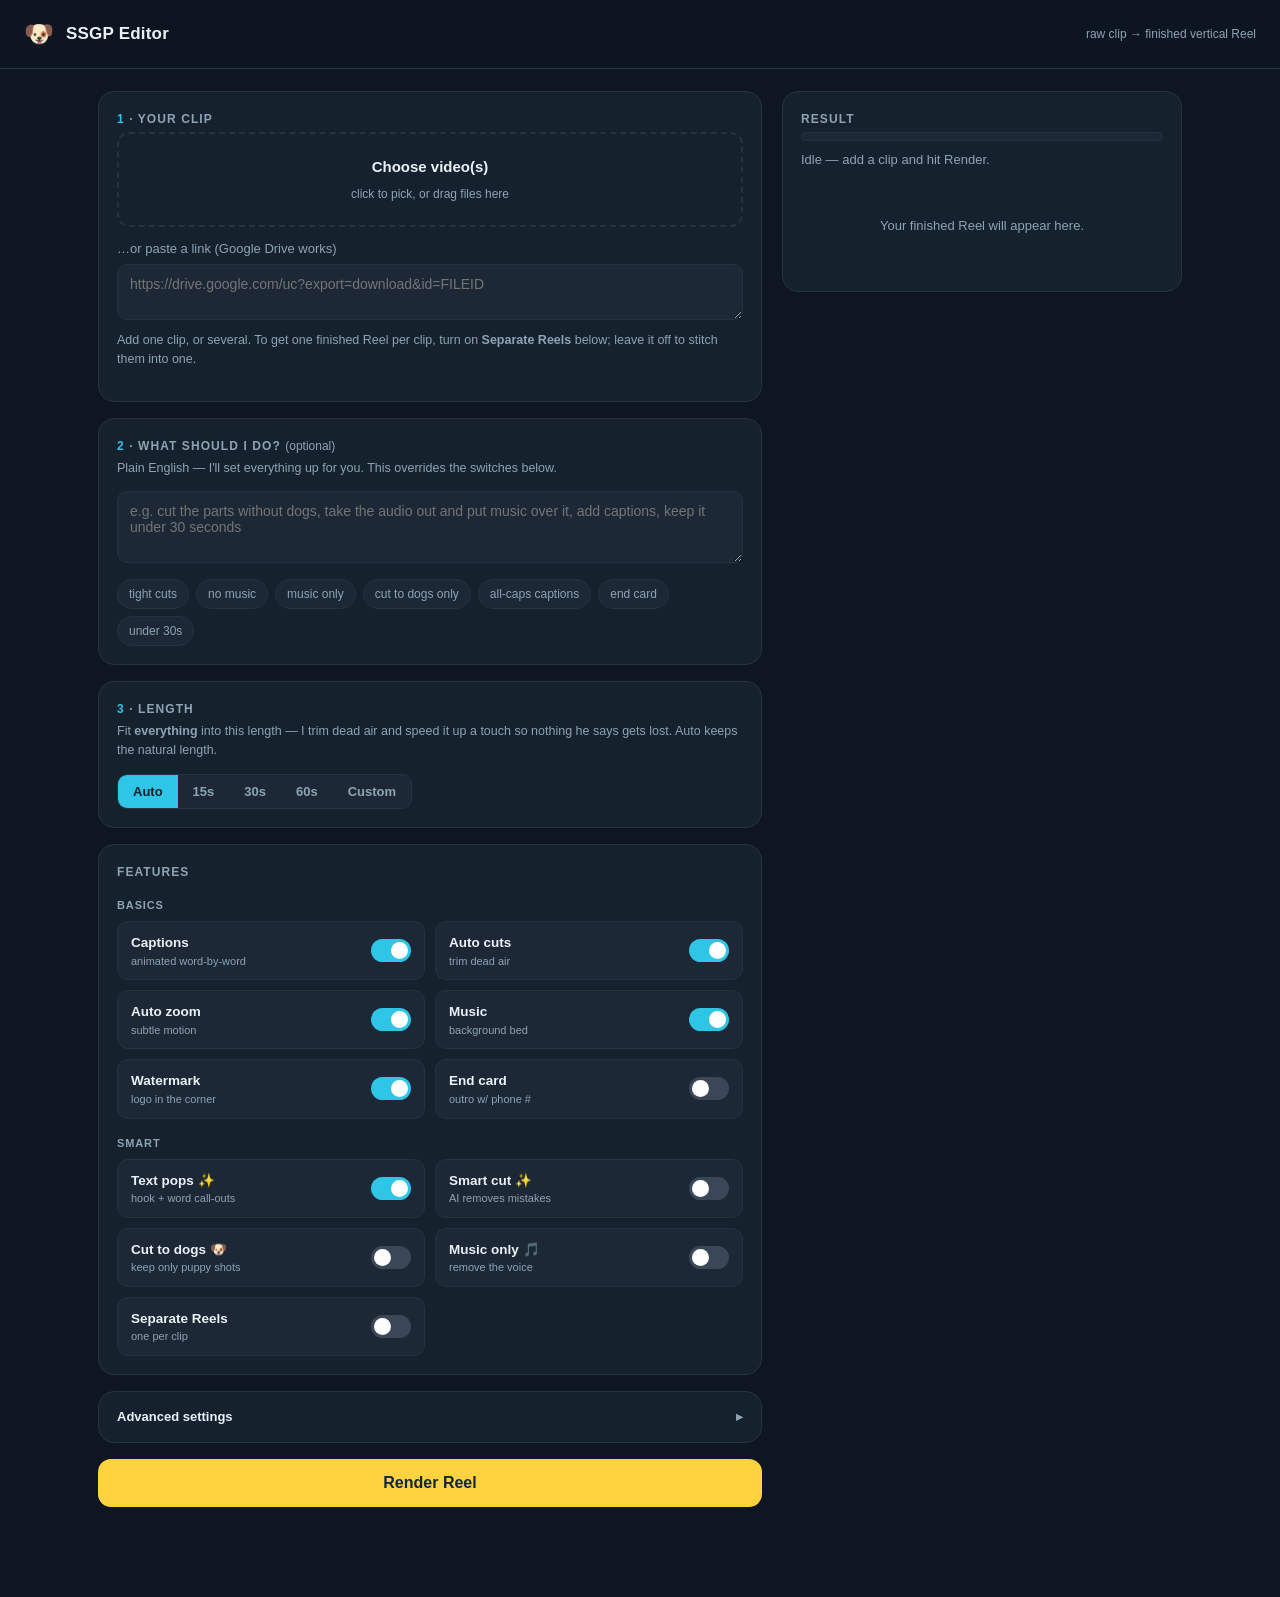
==== ssgp-editor/ssgp/static/index.html @ 9709216a "Add real editing: smart graphics (hook + word pops) and fit-to-length New graphics layer turns a pla" ====
<!doctype html>
<html lang="en">
<head>
<meta charset="utf-8" />
<meta name="viewport" content="width=device-width, initial-scale=1" />
<title>SSGP Editor</title>
<style>
  :root{
    --bg:#0e1621; --panel:#16212e; --panel2:#1c2836; --line:#26333f;
    --text:#eaf1f7; --muted:#8ea3b4; --teal:#2ec5e6; --teal-dim:#1c93b0;
    --yellow:#ffd23f; --ok:#37d67a; --err:#ff6b6b; --r:16px;
  }
  *{box-sizing:border-box}
  body{margin:0;background:var(--bg);color:var(--text);
    font-family:-apple-system,BlinkMacSystemFont,"Segoe UI",Roboto,Helvetica,Arial,sans-serif;line-height:1.5}
  a{color:var(--teal)}
  header{display:flex;align-items:center;gap:12px;padding:16px 24px;border-bottom:1px solid var(--line);
    position:sticky;top:0;background:rgba(14,22,33,.9);backdrop-filter:blur(8px);z-index:5}
  header .mark{font-size:24px}
  header h1{font-size:17px;margin:0;font-weight:800;letter-spacing:.2px}
  header .sub{color:var(--muted);font-size:12px;margin-left:auto}
  .wrap{max-width:1120px;margin:0 auto;padding:22px 18px 90px}
  .grid{display:grid;grid-template-columns:1fr 400px;gap:20px;align-items:start}
  @media(max-width:920px){.grid{grid-template-columns:1fr}}
  .card{background:var(--panel);border:1px solid var(--line);border-radius:var(--r);padding:18px;margin-bottom:16px}
  .card h2{font-size:12px;text-transform:uppercase;letter-spacing:.09em;color:var(--muted);margin:0 0 4px;font-weight:700}
  .card .step{color:var(--teal)}
  .card p.help{color:var(--muted);font-size:12.5px;margin:4px 0 14px}
  label.fld{display:block;font-size:13px;color:var(--muted);margin:12px 0 6px}
  textarea,input[type=text],input[type=number],select{width:100%;background:var(--panel2);color:var(--text);
    border:1px solid var(--line);border-radius:10px;padding:11px 12px;font-size:14px;font-family:inherit}
  textarea{resize:vertical}
  textarea:focus,input:focus,select:focus{outline:none;border-color:var(--teal-dim)}
  /* file drop */
  .drop{display:flex;flex-direction:column;align-items:center;justify-content:center;gap:6px;
    border:2px dashed var(--line);border-radius:12px;padding:22px;text-align:center;cursor:pointer;transition:.15s}
  .drop:hover{border-color:var(--teal-dim);background:var(--panel2)}
  .drop .big{font-size:15px;font-weight:700}
  .drop .sm{color:var(--muted);font-size:12px}
  .drop.has{border-style:solid;border-color:var(--teal-dim)}
  input[type=file]{display:none}
  /* chips */
  .chips{display:flex;flex-wrap:wrap;gap:7px;margin-top:9px}
  .chip{background:var(--panel2);border:1px solid var(--line);border-radius:999px;padding:5px 11px;font-size:12px;
    color:var(--muted);cursor:pointer;transition:.12s}
  .chip:hover{color:var(--text);border-color:var(--teal-dim)}
  .chip.static{cursor:default}
  /* segmented (length) */
  .seg{display:inline-flex;background:var(--panel2);border:1px solid var(--line);border-radius:10px;overflow:hidden;flex-wrap:wrap}
  .seg button{background:none;border:none;color:var(--muted);padding:9px 15px;font-size:13px;font-weight:600;cursor:pointer}
  .seg button.on{background:var(--teal);color:#08222b}
  /* toggles */
  .tgl-grp{display:grid;grid-template-columns:1fr 1fr;gap:10px}
  @media(max-width:560px){.tgl-grp{grid-template-columns:1fr}}
  .tgl{display:flex;align-items:center;gap:11px;background:var(--panel2);border:1px solid var(--line);
    border-radius:11px;padding:11px 13px}
  .tgl .txt{flex:1;min-width:0}
  .tgl .txt b{display:block;font-size:13.5px;font-weight:600}
  .tgl .txt span{display:block;color:var(--muted);font-size:11px;line-height:1.35}
  .sw{position:relative;width:40px;height:23px;flex:0 0 auto}
  .sw input{opacity:0;width:0;height:0}
  .sl{position:absolute;inset:0;background:#3a4757;border-radius:999px;transition:.15s}
  .sl:before{content:"";position:absolute;height:17px;width:17px;left:3px;top:3px;background:#fff;border-radius:50%;transition:.15s}
  .sw input:checked + .sl{background:var(--teal)}
  .sw input:checked + .sl:before{transform:translateX(17px)}
  .grp-label{font-size:11px;text-transform:uppercase;letter-spacing:.08em;color:var(--muted);margin:16px 0 8px;font-weight:700}
  /* advanced */
  details.adv{border:1px solid var(--line);border-radius:var(--r);background:var(--panel);margin-bottom:16px}
  details.adv>summary{cursor:pointer;padding:15px 18px;font-size:13px;font-weight:700;color:var(--text);list-style:none}
  details.adv>summary::-webkit-details-marker{display:none}
  details.adv>summary::after{content:"▸";float:right;color:var(--muted)}
  details.adv[open]>summary::after{content:"▾"}
  .adv-body{padding:0 18px 18px}
  .rng{margin:12px 0}
  .rng .val{float:right;color:var(--teal);font-variant-numeric:tabular-nums;font-weight:600}
  input[type=range]{width:100%;accent-color:var(--teal)}
  .row2{display:flex;gap:12px;flex-wrap:wrap}
  .row2>div{flex:1;min-width:150px}
  /* render */
  .render{width:100%;padding:15px;font-size:16px;font-weight:800;background:var(--yellow);color:#12263a;
    border:none;border-radius:13px;cursor:pointer}
  .render:disabled{opacity:.5;cursor:not-allowed}
  /* result */
  .result{position:sticky;top:76px}
  .bar{height:9px;background:var(--panel2);border-radius:999px;overflow:hidden;border:1px solid var(--line)}
  .bar>div{height:100%;width:0;background:linear-gradient(90deg,var(--teal),var(--yellow));transition:width .3s}
  .stage{font-size:13px;color:var(--muted);margin-top:9px}
  .stage.err{color:var(--err)} .stage.ok{color:var(--ok)}
  video{width:100%;border-radius:12px;margin-top:12px;background:#000;max-height:66vh}
  .dl{display:inline-block;margin-top:10px;color:var(--yellow);text-decoration:none;font-weight:700;font-size:14px}
  .empty{color:var(--muted);font-size:13px;text-align:center;padding:38px 10px}
  details.tr summary{cursor:pointer;color:var(--muted);font-size:12px}
  .fixbar{margin-top:14px;padding-top:12px;border-top:1px solid var(--line)}
  .fixbar .ttl{font-size:12px;color:var(--muted);margin-bottom:8px}
  .fixbar input{margin-top:8px}
</style>
</head>
<body>
<header>
  <span class="mark">🐶</span>
  <h1>SSGP Editor</h1>
  <span class="sub">raw clip → finished vertical Reel</span>
</header>

<div class="wrap">
<div class="grid">

  <!-- ============ LEFT: controls ============ -->
  <div>

    <!-- 1. SOURCE -->
    <div class="card">
      <h2><span class="step">1</span> · Your clip</h2>
      <label class="drop" id="drop" for="files">
        <span class="big" id="dropTitle">Choose video(s)</span>
        <span class="sm">click to pick, or drag files here</span>
      </label>
      <input type="file" id="files" accept="video/*" multiple />
      <label class="fld">…or paste a link (Google Drive works)</label>
      <textarea id="urls" rows="2" placeholder="https://drive.google.com/uc?export=download&id=FILEID"></textarea>
      <p class="help">Add one clip, or several. To get one finished Reel per clip, turn on <b>Separate Reels</b> below; leave it off to stitch them into one.</p>
    </div>

    <!-- 2. INSTRUCTIONS -->
    <div class="card">
      <h2><span class="step">2</span> · What should I do? <span style="text-transform:none;letter-spacing:0;color:var(--muted);font-weight:400">(optional)</span></h2>
      <p class="help">Plain English — I'll set everything up for you. This overrides the switches below.</p>
      <textarea id="instructions" rows="3" placeholder="e.g. cut the parts without dogs, take the audio out and put music over it, add captions, keep it under 30 seconds"></textarea>
      <div class="chips" id="exchips">
        <span class="chip" data-t="tight cuts">tight cuts</span>
        <span class="chip" data-t="no music">no music</span>
        <span class="chip" data-t="music only">music only</span>
        <span class="chip" data-t="cut to dogs only">cut to dogs only</span>
        <span class="chip" data-t="all-caps captions">all-caps captions</span>
        <span class="chip" data-t="add the end card">end card</span>
        <span class="chip" data-t="keep it under 30 seconds">under 30s</span>
      </div>
    </div>

    <!-- 3. LENGTH -->
    <div class="card">
      <h2><span class="step">3</span> · Length</h2>
      <p class="help">Fit <b>everything</b> into this length — I trim dead air and speed it up a touch so nothing he says gets lost. Auto keeps the natural length.</p>
      <div class="seg" id="lenSeg">
        <button data-sec="" class="on">Auto</button>
        <button data-sec="15">15s</button>
        <button data-sec="30">30s</button>
        <button data-sec="60">60s</button>
        <button data-sec="custom">Custom</button>
      </div>
      <div id="lenCustomWrap" style="display:none;margin-top:10px">
        <input type="number" id="lenCustom" min="3" max="600" step="1" placeholder="seconds" style="max-width:160px">
      </div>
    </div>

    <!-- 4. FEATURES -->
    <div class="card">
      <h2>Features</h2>
      <div class="grp-label">Basics</div>
      <div class="tgl-grp">
        <label class="tgl"><span class="txt"><b>Captions</b><span>animated word-by-word</span></span><span class="sw"><input type="checkbox" id="t_captions" checked><span class="sl"></span></span></label>
        <label class="tgl"><span class="txt"><b>Auto cuts</b><span>trim dead air</span></span><span class="sw"><input type="checkbox" id="t_cuts" checked><span class="sl"></span></span></label>
        <label class="tgl"><span class="txt"><b>Auto zoom</b><span>subtle motion</span></span><span class="sw"><input type="checkbox" id="t_zoom" checked><span class="sl"></span></span></label>
        <label class="tgl"><span class="txt"><b>Music</b><span>background bed</span></span><span class="sw"><input type="checkbox" id="t_music" checked><span class="sl"></span></span></label>
        <label class="tgl"><span class="txt"><b>Watermark</b><span>logo in the corner</span></span><span class="sw"><input type="checkbox" id="t_watermark" checked><span class="sl"></span></span></label>
        <label class="tgl"><span class="txt"><b>End card</b><span>outro w/ phone #</span></span><span class="sw"><input type="checkbox" id="t_cta"><span class="sl"></span></span></label>
      </div>
      <div class="grp-label">Smart</div>
      <div class="tgl-grp">
        <label class="tgl"><span class="txt"><b>Text pops ✨</b><span>hook + word call-outs</span></span><span class="sw"><input type="checkbox" id="t_graphics" checked><span class="sl"></span></span></label>
        <label class="tgl"><span class="txt"><b>Smart cut ✨</b><span>AI removes mistakes</span></span><span class="sw"><input type="checkbox" id="t_smart"><span class="sl"></span></span></label>
        <label class="tgl"><span class="txt"><b>Cut to dogs 🐶</b><span>keep only puppy shots</span></span><span class="sw"><input type="checkbox" id="t_dogcut"><span class="sl"></span></span></label>
        <label class="tgl"><span class="txt"><b>Music only 🎵</b><span>remove the voice</span></span><span class="sw"><input type="checkbox" id="t_musiconly"><span class="sl"></span></span></label>
        <label class="tgl"><span class="txt"><b>Separate Reels</b><span>one per clip</span></span><span class="sw"><input type="checkbox" id="t_separate"><span class="sl"></span></span></label>
      </div>
    </div>

    <!-- ADVANCED -->
    <details class="adv">
      <summary>Advanced settings</summary>
      <div class="adv-body">
        <div class="rng"><span class="val" id="v_music">0.18</span><label class="fld" style="margin:0">Music volume</label><input type="range" id="s_music" min="0" max="1" step="0.01" value="0.18"></div>
        <div class="rng"><span class="val" id="v_zoom">0.05</span><label class="fld" style="margin:0">Zoom intensity</label><input type="range" id="s_zoom" min="0" max="0.2" step="0.005" value="0.05"></div>
        <div class="rng"><span class="val" id="v_sil">-30 dB</span><label class="fld" style="margin:0">Silence threshold (higher = cut more)</label><input type="range" id="s_sil" min="-50" max="-10" step="1" value="-30"></div>
        <div class="rng"><span class="val" id="v_captime">0.00s</span><label class="fld" style="margin:0">Caption timing (− earlier · + later)</label><input type="range" id="s_captime" min="-1.5" max="1.5" step="0.05" value="0"></div>
        <div class="row2">
          <div><label class="fld">Caption accuracy</label>
            <select id="model"><option value="tiny">Fastest</option><option value="base">Fast</option><option value="small" selected>Balanced</option><option value="medium">Most accurate</option></select></div>
          <div><label class="fld">Music track</label><select id="track"><option value="">— random —</option></select></div>
        </div>
      </div>
    </details>

    <button class="render" id="go">Render Reel</button>
  </div>

  <!-- ============ RIGHT: result ============ -->
  <div class="card result">
    <h2>Result</h2>
    <div class="bar"><div id="prog"></div></div>
    <div class="stage" id="stage">Idle — add a clip and hit Render.</div>
    <div class="chips" id="notes" style="margin-top:8px"></div>
    <div id="preview"><div class="empty">Your finished Reel will appear here.</div></div>
  </div>

</div>
</div>

<script>
const $=id=>document.getElementById(id);

/* sliders */
const bind=(s,o,f)=>{const e=$(s),ou=$(o);const u=()=>ou.textContent=f?f(e.value):e.value;e.addEventListener('input',u);u();};
bind('s_music','v_music');
bind('s_zoom','v_zoom');
bind('s_sil','v_sil',v=>v+' dB');
bind('s_captime','v_captime',v=>(v>0?'+':'')+parseFloat(v).toFixed(2)+'s');

/* file drop label */
const drop=$('drop'),files=$('files');
files.addEventListener('change',()=>{
  const n=files.files.length;
  $('dropTitle').textContent = n? (n+' file'+(n>1?'s':'')+' selected') : 'Choose video(s)';
  drop.classList.toggle('has', n>0);
});
['dragover','dragenter'].forEach(ev=>drop.addEventListener(ev,e=>{e.preventDefault();drop.classList.add('has')}));
['dragleave','drop'].forEach(ev=>drop.addEventListener(ev,e=>{e.preventDefault();}));
drop.addEventListener('drop',e=>{if(e.dataTransfer.files.length){files.files=e.dataTransfer.files;files.dispatchEvent(new Event('change'));}});

/* example chips -> append to instructions */
document.querySelectorAll('#exchips .chip').forEach(c=>c.addEventListener('click',()=>{
  const ta=$('instructions');const cur=ta.value.trim();
  ta.value=(cur? cur.replace(/[.,\s]*$/,'')+', ':'')+c.dataset.t;
  ta.focus();
}));

/* length segmented */
let maxDuration=null;
$('lenSeg').addEventListener('click',e=>{
  const b=e.target.closest('button'); if(!b)return;
  [...$('lenSeg').children].forEach(x=>x.classList.remove('on')); b.classList.add('on');
  const v=b.dataset.sec;
  if(v==='custom'){ $('lenCustomWrap').style.display='block'; maxDuration=parseFloat($('lenCustom').value)||null; }
  else { $('lenCustomWrap').style.display='none'; maxDuration=v?parseFloat(v):null; }
});
$('lenCustom').addEventListener('input',()=>{ maxDuration=parseFloat($('lenCustom').value)||null; });

/* populate music + config defaults */
fetch('/api/music').then(r=>r.json()).then(d=>{
  (d.tracks||[]).forEach(t=>{const o=document.createElement('option');o.value=t;o.textContent=t;$('track').appendChild(o);});
}).catch(()=>{});
fetch('/api/config').then(r=>r.json()).then(c=>{try{
  $('s_music').value=c.music.volume;$('s_music').dispatchEvent(new Event('input'));
  $('s_zoom').value=c.zoom.intensity;$('s_zoom').dispatchEvent(new Event('input'));
  $('s_sil').value=c.cuts.silence_threshold_db;$('s_sil').dispatchEvent(new Event('input'));
  $('model').value=c.captions.model||'small';
  $('t_cta').checked=!!c.cta.enabled; $('t_smart').checked=!!(c.cuts&&c.cuts.smart_cut);
  if(c.graphics) $('t_graphics').checked=c.graphics.enabled!==false;
}catch(e){}}).catch(()=>{});

function collectOptions(){
  return {
    cuts:$('t_cuts').checked,
    smart_cut:$('t_smart').checked,
    dog_cut:$('t_dogcut').checked,
    captions:{enabled:$('t_captions').checked,model:$('model').value,time_offset:parseFloat($('s_captime').value)},
    zoom:{enabled:$('t_zoom').checked,intensity:parseFloat($('s_zoom').value)},
    music:{enabled:$('t_music').checked,volume:parseFloat($('s_music').value),track:$('track').value||null,replace_voice:$('t_musiconly').checked},
    watermark:$('t_watermark').checked,
    cta:$('t_cta').checked,
    graphics:$('t_graphics').checked,
    silence_threshold_db:parseInt($('s_sil').value,10),
    max_duration:maxDuration
  };
}

let poll=null;
const setStage=(m,c)=>{const s=$('stage');s.textContent=m;s.className='stage'+(c?' '+c:'');};

async function submit(){
  const urls=$('urls').value.split('\n').map(s=>s.trim()).filter(Boolean);
  if(!urls.length && !files.files.length){setStage('Add a video or a link first.','err');return;}
  $('go').disabled=true;$('preview').innerHTML='<div class="empty">Rendering…</div>';$('notes').innerHTML='';$('prog').style.width='0%';
  setStage('Submitting…');
  const options=collectOptions();const instructions=$('instructions').value.trim();const separate=$('t_separate').checked;
  let resp;
  if(files.files.length){
    const fd=new FormData();
    for(const f of files.files) fd.append('files',f);
    urls.forEach(u=>fd.append('video_url',u));
    fd.append('options',JSON.stringify(options));
    if(separate) fd.append('separate','true');
    if(instructions) fd.append('instructions',instructions);
    resp=await fetch('/render',{method:'POST',body:fd});
  }else{
    resp=await fetch('/render',{method:'POST',headers:{'Content-Type':'application/json'},
      body:JSON.stringify({video_urls:urls,options,instructions,separate})});
  }
  if(!resp.ok){setStage('Error: '+(await resp.text()),'err');$('go').disabled=false;return;}
  const data=await resp.json();
  if(poll)clearInterval(poll);
  if(data.ids){setStage('Queued '+data.ids.length+' Reels…');buildGallery(data.ids);poll=setInterval(()=>checkBatch(data.ids),1500);}
  else{setStage('Queued…');poll=setInterval(()=>checkStatus(data.id),1200);}
}

async function checkStatus(id){
  const r=await fetch('/render/'+id);if(!r.ok)return;const j=await r.json();
  $('prog').style.width=(j.progress||0)+'%';
  if(j.notes&&j.notes.length)$('notes').innerHTML=j.notes.map(n=>'<span class="chip static">'+n+'</span>').join('');
  if(j.status==='succeeded'){
    clearInterval(poll);$('go').disabled=false;
    const a=j.applied||{};
    setStage('Done ✓'+(a.output_duration?'  ·  '+a.output_duration+'s':''),'ok');
    const chips=Object.entries(a).filter(([k])=>['captions','music','zoom','watermark','cta','segments_kept','words','capped_to'].includes(k))
      .map(([k,v])=>'<span class="chip static">'+k+': '+v+'</span>').join('');
    let sc='';
    if(a.smart_cut){const s=a.smart_cut;sc+='<div class="stage '+(s.status==='ok'?'ok':(s.status==='error'?'err':''))+'" style="margin-top:10px">✂️ Smart cut: '+(s.detail||s.status)+'</div>';}
    if(a.dog_cut){const d=a.dog_cut;sc+='<div class="stage '+(d.status==='ok'?'ok':(d.status==='error'?'err':''))+'" style="margin-top:8px">🐶 Dog cut: '+(d.detail||d.status)+'</div>';}
    if(a.graphics&&(a.graphics.hook||a.graphics.pops)){const g=a.graphics;let bits=[];if(g.hook)bits.push('hook “'+g.hook+'”');if(g.pops)bits.push(g.pops+' pop'+(g.pops!==1?'s':''));sc+='<div class="stage ok" style="margin-top:8px">✨ Text pops: '+bits.join(' · ')+'</div>';}
    if(a.speed){sc+='<div class="stage" style="margin-top:8px">⏩ Fit to '+(a.fit_target?a.fit_target+'s':'length')+': sped '+a.speed+'× (nothing cut)'+(a.fit_note?' — '+a.fit_note:'')+'</div>';}
    if(a.corrections&&a.corrections.length)sc+='<div class="stage ok" style="margin-top:8px">✏️ Fixed words</div><div class="chips">'+a.corrections.map(c=>'<span class="chip static">'+c+'</span>').join('')+'</div>';
    if(a.corrections_not_found&&a.corrections_not_found.length)sc+='<div class="stage err" style="margin-top:8px">Couldn\'t find '+a.corrections_not_found.map(c=>'“'+c+'”').join(', ')+' in the captions — open “What it heard” below and use the exact word it typed.</div>';
    if(a.hdr_quality==='proper')sc+='<div class="stage ok" style="margin-top:8px">🎨 HDR color fixed (true tone-map)</div>';
    else if(a.hdr_quality==='approx')sc+='<div class="stage" style="margin-top:8px">🎨 HDR color corrected (basic). For picture-perfect color, install an FFmpeg with zscale: <code>brew install ffmpeg</code> then restart.</div>';
    let tr='';if(a.transcript)tr='<details class="tr" style="margin-top:10px"><summary>What it heard</summary><div class="stage" style="margin-top:6px">'+a.transcript+'</div></details>';
    $('preview').innerHTML='<video src="'+j.url+'" controls autoplay muted playsinline></video><div class="chips" style="margin-top:10px">'+chips+'</div>'+sc+tr+
      '<a class="dl" href="'+j.url+'" download>⬇ Download MP4</a>'+fixbarHTML();
  }else if(j.status==='failed'){clearInterval(poll);$('go').disabled=false;setStage('Failed: '+(j.error||'error'),'err');$('preview').innerHTML='<div class="empty">Render failed.</div>';}
  else setStage((j.stage||j.status)+'…');
}

function buildGallery(ids){
  $('preview').innerHTML='<div id="gallery" style="display:grid;grid-template-columns:1fr 1fr;gap:10px"></div>';
  ids.forEach((id,i)=>{const c=document.createElement('div');c.id='cell_'+id;
    c.innerHTML='<div class="bar"><div class="pg" style="height:100%;width:0;background:linear-gradient(90deg,var(--teal),var(--yellow))"></div></div><div class="stage" style="font-size:12px">Reel '+(i+1)+'…</div>';
    $('gallery').appendChild(c);});
}
async function checkBatch(ids){
  let done=0;
  for(let i=0;i<ids.length;i++){const id=ids[i];const r=await fetch('/render/'+id);if(!r.ok)continue;const j=await r.json();
    const cell=$('cell_'+id);if(!cell)continue;const bar=cell.querySelector('.pg'),st=cell.querySelector('.stage');
    if(bar)bar.style.width=(j.progress||0)+'%';
    if(j.status==='succeeded'){done++;cell.innerHTML='<video src="'+j.url+'" controls muted playsinline style="margin:0"></video><a class="dl" href="'+j.url+'" download>⬇ Reel '+(i+1)+'</a>';}
    else if(j.status==='failed'){done++;if(st){st.textContent='Reel '+(i+1)+' failed';st.className='stage err';}}
    else if(st)st.textContent='Reel '+(i+1)+': '+(j.stage||j.status);
  }
  if(done>=ids.length){clearInterval(poll);$('go').disabled=false;setStage('Done ✓ '+ids.length+' Reels','ok');}
}

/* ---- post-render QUICK FIXES: tweak a setting and re-render the same clip ---- */
function fixbarHTML(){
  return '<div class="fixbar"><div class="ttl">Not quite right? One-tap fixes — re-renders this clip:</div><div class="chips">'
    +'<span class="chip" onclick="fix.capLater()">Captions too early →&nbsp;later</span>'
    +'<span class="chip" onclick="fix.capEarlier()">Captions too late →&nbsp;earlier</span>'
    +'<span class="chip" onclick="fix.capOff()">Turn captions off</span>'
    +'<span class="chip" onclick="fix.cutLess()">Cut less (kept too little)</span>'
    +'<span class="chip" onclick="fix.cutOff()">Stop cutting</span>'
    +'<span class="chip" onclick="fix.keepEnd()">Last word cut off → keep ending</span>'
    +'<span class="chip" onclick="fix.musicUp()">Music up</span>'
    +'<span class="chip" onclick="fix.musicDown()">Music down</span>'
    +'</div><div style="display:flex;gap:8px"><input type="text" id="fixNote" placeholder="Fix a word, e.g. change free to three  —  or describe any fix"><button class="chip" style="border-color:var(--teal-dim);color:var(--text)" onclick="fix.note()">Redo</button></div></div>';
}
function nudge(id,d,mn,mx){const e=$(id);e.value=Math.max(mn,Math.min(mx,(parseFloat(e.value)||0)+d));e.dispatchEvent(new Event('input'));}
const fix={
  capLater:()=>{nudge('s_captime',0.2,-1.5,1.5);submit();},
  capEarlier:()=>{nudge('s_captime',-0.2,-1.5,1.5);submit();},
  capOff:()=>{$('t_captions').checked=false;submit();},
  cutLess:()=>{nudge('s_sil',-5,-50,-10);submit();},   /* more negative = fewer cuts */
  cutOff:()=>{$('t_cuts').checked=false;submit();},
  keepEnd:()=>{appendInstr('keep the ending');submit();},
  musicUp:()=>{nudge('s_music',0.08,0,1);submit();},
  musicDown:()=>{nudge('s_music',-0.08,0,1);submit();},
  note:()=>{const n=($('fixNote')?$('fixNote').value:'').trim();if(n)appendInstr(n);submit();}
};
function appendInstr(t){const ta=$('instructions');ta.value=(ta.value.trim()?ta.value.trim().replace(/[.,\s]*$/,'')+', ':'')+t;}
window.fix=fix;

$('go').addEventListener('click',submit);
</script>
</body>
</html>
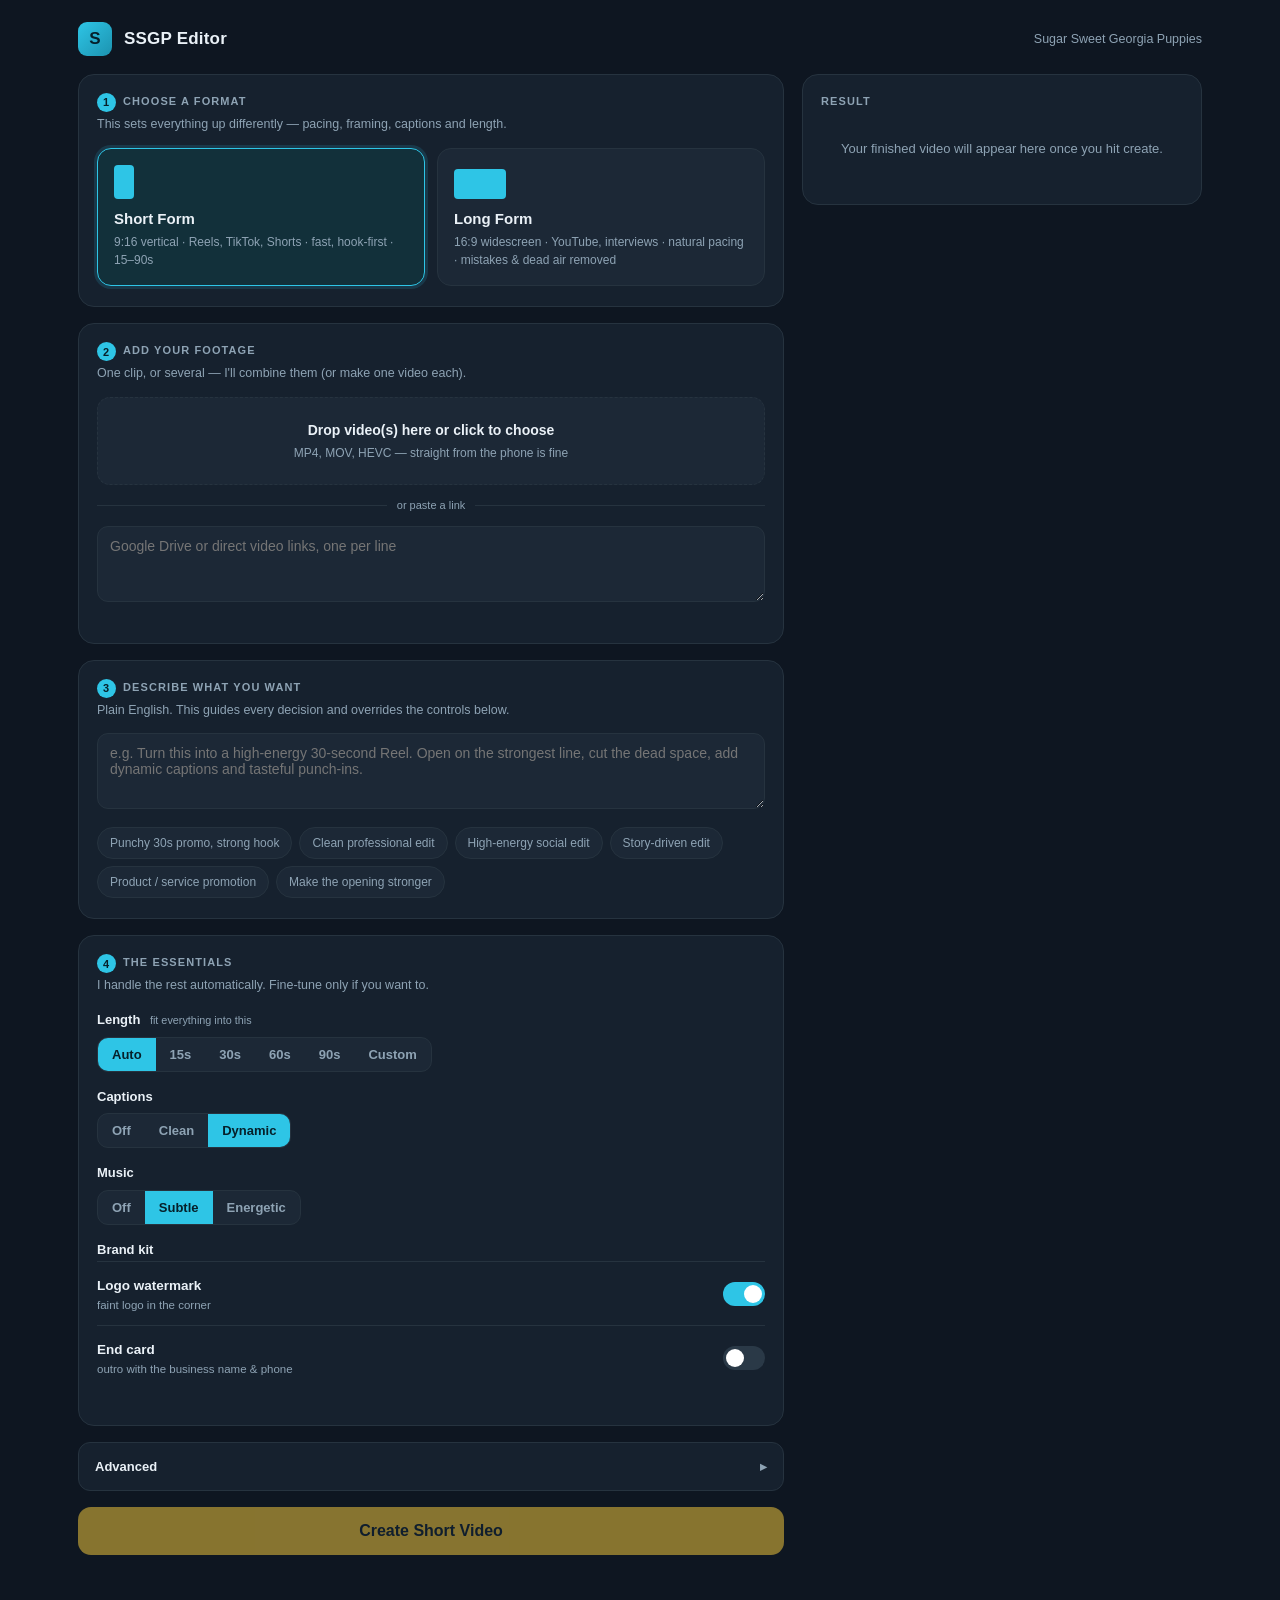
==== commit 98c18038: "Redesign Inc7: new guided UI (format-first, essentials only, result + revision) Replaces the toggle " ====
--- a/ssgp-editor/ssgp/static/index.html
+++ b/ssgp-editor/ssgp/static/index.html
@@ -12,370 +12,519 @@
   }
   *{box-sizing:border-box}
   body{margin:0;background:var(--bg);color:var(--text);
-    font-family:-apple-system,BlinkMacSystemFont,"Segoe UI",Roboto,Helvetica,Arial,sans-serif;line-height:1.5}
+    font-family:-apple-system,BlinkMacSystemFont,"Segoe UI",Roboto,Helvetica,Arial,sans-serif;
+    line-height:1.5;-webkit-font-smoothing:antialiased}
   a{color:var(--teal)}
-  header{display:flex;align-items:center;gap:12px;padding:16px 24px;border-bottom:1px solid var(--line);
-    position:sticky;top:0;background:rgba(14,22,33,.9);backdrop-filter:blur(8px);z-index:5}
-  header .mark{font-size:24px}
+  .wrap{max-width:1160px;margin:0 auto;padding:22px 18px 60px}
+  header{display:flex;align-items:center;gap:12px;margin-bottom:18px}
+  .logo{width:34px;height:34px;border-radius:9px;background:linear-gradient(135deg,var(--teal),var(--teal-dim));
+    display:grid;place-items:center;font-weight:900;color:#06202a;font-size:17px}
   header h1{font-size:17px;margin:0;font-weight:800;letter-spacing:.2px}
-  header .sub{color:var(--muted);font-size:12px;margin-left:auto}
-  .wrap{max-width:1120px;margin:0 auto;padding:22px 18px 90px}
-  .grid{display:grid;grid-template-columns:1fr 400px;gap:20px;align-items:start}
-  @media(max-width:920px){.grid{grid-template-columns:1fr}}
-  .card{background:var(--panel);border:1px solid var(--line);border-radius:var(--r);padding:18px;margin-bottom:16px}
-  .card h2{font-size:12px;text-transform:uppercase;letter-spacing:.09em;color:var(--muted);margin:0 0 4px;font-weight:700}
-  .card .step{color:var(--teal)}
-  .card p.help{color:var(--muted);font-size:12.5px;margin:4px 0 14px}
-  label.fld{display:block;font-size:13px;color:var(--muted);margin:12px 0 6px}
+  header .sub{color:var(--muted);font-size:12.5px;margin-left:auto}
+  .grid{display:grid;grid-template-columns:1fr 400px;gap:18px;align-items:start}
+  @media(max-width:900px){.grid{grid-template-columns:1fr}}
+  .card{background:var(--panel);border:1px solid var(--line);border-radius:var(--r);padding:18px 18px 20px;margin-bottom:16px}
+  .card h2{font-size:11px;text-transform:uppercase;letter-spacing:.1em;color:var(--muted);margin:0 0 3px;font-weight:800}
+  .card h2 .step{display:inline-grid;place-items:center;width:19px;height:19px;border-radius:50%;
+    background:var(--teal);color:#06202a;font-size:11px;margin-right:7px;vertical-align:middle}
+  .card p.help{color:var(--muted);font-size:12.5px;margin:2px 0 14px}
+  label.fld{display:block;font-size:12px;color:var(--muted);margin:14px 0 6px;font-weight:600}
   textarea,input[type=text],input[type=number],select{width:100%;background:var(--panel2);color:var(--text);
-    border:1px solid var(--line);border-radius:10px;padding:11px 12px;font-size:14px;font-family:inherit}
-  textarea{resize:vertical}
+    border:1px solid var(--line);border-radius:11px;padding:11px 12px;font-size:14px;font-family:inherit}
+  textarea{resize:vertical;min-height:76px}
   textarea:focus,input:focus,select:focus{outline:none;border-color:var(--teal-dim)}
-  /* file drop */
-  .drop{display:flex;flex-direction:column;align-items:center;justify-content:center;gap:6px;
-    border:2px dashed var(--line);border-radius:12px;padding:22px;text-align:center;cursor:pointer;transition:.15s}
-  .drop:hover{border-color:var(--teal-dim);background:var(--panel2)}
-  .drop .big{font-size:15px;font-weight:700}
-  .drop .sm{color:var(--muted);font-size:12px}
+
+  /* format cards */
+  .fmt{display:grid;grid-template-columns:1fr 1fr;gap:12px}
+  @media(max-width:560px){.fmt{grid-template-columns:1fr}}
+  .fmtcard{border:1.5px solid var(--line);background:var(--panel2);border-radius:14px;padding:16px;cursor:pointer;transition:.14s}
+  .fmtcard:hover{border-color:var(--teal-dim)}
+  .fmtcard.on{border-color:var(--teal);background:#12303a;box-shadow:0 0 0 3px rgba(46,197,230,.14)}
+  .fmtcard .ic{display:flex;gap:6px;align-items:flex-end;height:34px;margin-bottom:9px}
+  .fmtcard .ph{width:20px;height:34px;border-radius:4px;background:var(--teal)}
+  .fmtcard .ld{width:52px;height:30px;border-radius:4px;background:var(--teal)}
+  .fmtcard b{display:block;font-size:15px}
+  .fmtcard span{display:block;color:var(--muted);font-size:12px;margin-top:3px}
+
+  /* upload */
+  .drop{border:1.5px dashed var(--line);border-radius:13px;padding:22px;text-align:center;cursor:pointer;transition:.14s;background:var(--panel2)}
+  .drop:hover{border-color:var(--teal-dim)}
   .drop.has{border-style:solid;border-color:var(--teal-dim)}
-  input[type=file]{display:none}
+  .drop .big{font-weight:700;font-size:14px}
+  .drop .sm{color:var(--muted);font-size:12px;margin-top:3px}
+  .or{display:flex;align-items:center;gap:10px;color:var(--muted);font-size:11px;margin:12px 0}
+  .or::before,.or::after{content:"";flex:1;height:1px;background:var(--line)}
+  .clips{margin-top:14px;display:flex;flex-direction:column;gap:9px}
+  .clip{display:flex;align-items:center;gap:11px;background:var(--panel2);border:1px solid var(--line);border-radius:11px;padding:8px}
+  .clip .thumb{width:52px;height:52px;border-radius:8px;object-fit:cover;background:#0a1119;flex:none}
+  .clip .meta{flex:1;min-width:0}
+  .clip .meta b{font-size:13px;display:block;white-space:nowrap;overflow:hidden;text-overflow:ellipsis}
+  .clip .meta span{font-size:11.5px;color:var(--muted)}
+  .clip .ord{display:flex;flex-direction:column;gap:2px}
+  .iconbtn{background:none;border:1px solid var(--line);color:var(--muted);border-radius:7px;width:26px;height:22px;cursor:pointer;font-size:12px;line-height:1}
+  .iconbtn:hover{color:var(--text);border-color:var(--teal-dim)}
+  .clip .rm{background:none;border:none;color:var(--muted);cursor:pointer;font-size:18px;padding:0 4px}
+  .clip .rm:hover{color:var(--err)}
+  .totalline{color:var(--muted);font-size:12px;margin-top:10px}
+  .totalline.warn{color:var(--yellow)}
+
   /* chips */
-  .chips{display:flex;flex-wrap:wrap;gap:7px;margin-top:9px}
-  .chip{background:var(--panel2);border:1px solid var(--line);border-radius:999px;padding:5px 11px;font-size:12px;
+  .chips{display:flex;flex-wrap:wrap;gap:7px;margin-top:11px}
+  .chip{border:1px solid var(--line);background:var(--panel2);border-radius:999px;padding:6px 12px;font-size:12px;
     color:var(--muted);cursor:pointer;transition:.12s}
   .chip:hover{color:var(--text);border-color:var(--teal-dim)}
   .chip.static{cursor:default}
-  /* segmented (length) */
-  .seg{display:inline-flex;background:var(--panel2);border:1px solid var(--line);border-radius:10px;overflow:hidden;flex-wrap:wrap}
-  .seg button{background:none;border:none;color:var(--muted);padding:9px 15px;font-size:13px;font-weight:600;cursor:pointer}
-  .seg button.on{background:var(--teal);color:#08222b}
+
+  /* segmented */
+  .seg{display:inline-flex;background:var(--panel2);border:1px solid var(--line);border-radius:11px;overflow:hidden;flex-wrap:wrap}
+  .seg button{background:none;border:none;color:var(--muted);padding:9px 14px;font-size:13px;font-weight:600;cursor:pointer}
+  .seg button.on{background:var(--teal);color:#06202a}
+  .ctrl{margin:15px 0}
+  .ctrl>.lab{font-size:13px;font-weight:700;margin-bottom:7px}
+  .ctrl>.lab small{font-weight:400;color:var(--muted);margin-left:6px}
+  .row2{display:grid;grid-template-columns:1fr 1fr;gap:12px}
+  @media(max-width:560px){.row2{grid-template-columns:1fr}}
+
   /* toggles */
-  .tgl-grp{display:grid;grid-template-columns:1fr 1fr;gap:10px}
-  @media(max-width:560px){.tgl-grp{grid-template-columns:1fr}}
-  .tgl{display:flex;align-items:center;gap:11px;background:var(--panel2);border:1px solid var(--line);
-    border-radius:11px;padding:11px 13px}
-  .tgl .txt{flex:1;min-width:0}
-  .tgl .txt b{display:block;font-size:13.5px;font-weight:600}
-  .tgl .txt span{display:block;color:var(--muted);font-size:11px;line-height:1.35}
-  .sw{position:relative;width:40px;height:23px;flex:0 0 auto}
-  .sw input{opacity:0;width:0;height:0}
-  .sl{position:absolute;inset:0;background:#3a4757;border-radius:999px;transition:.15s}
-  .sl:before{content:"";position:absolute;height:17px;width:17px;left:3px;top:3px;background:#fff;border-radius:50%;transition:.15s}
-  .sw input:checked + .sl{background:var(--teal)}
-  .sw input:checked + .sl:before{transform:translateX(17px)}
-  .grp-label{font-size:11px;text-transform:uppercase;letter-spacing:.08em;color:var(--muted);margin:16px 0 8px;font-weight:700}
-  /* advanced */
-  details.adv{border:1px solid var(--line);border-radius:var(--r);background:var(--panel);margin-bottom:16px}
-  details.adv>summary{cursor:pointer;padding:15px 18px;font-size:13px;font-weight:700;color:var(--text);list-style:none}
+  .tgl{display:flex;align-items:center;gap:11px;padding:11px 0;border-top:1px solid var(--line)}
+  .tgl:first-child{border-top:none}
+  .tgl .txt{flex:1}.tgl .txt b{font-size:13.5px}.tgl .txt span{display:block;color:var(--muted);font-size:11.5px}
+  .sw{position:relative;width:42px;height:24px;flex:none}
+  .sw input{opacity:0;width:0;height:0;position:absolute}
+  .sl{position:absolute;inset:0;background:#2a3947;border-radius:24px;transition:.16s}
+  .sl:before{content:"";position:absolute;width:18px;height:18px;left:3px;top:3px;background:#fff;border-radius:50%;transition:.16s}
+  .sw input:checked+.sl{background:var(--teal)}.sw input:checked+.sl:before{transform:translateX(18px)}
+
+  details.adv{border:1px solid var(--line);border-radius:12px;background:var(--panel);margin-bottom:16px}
+  details.adv>summary{cursor:pointer;padding:14px 16px;font-size:13px;font-weight:700;list-style:none}
   details.adv>summary::-webkit-details-marker{display:none}
   details.adv>summary::after{content:"▸";float:right;color:var(--muted)}
   details.adv[open]>summary::after{content:"▾"}
-  .adv-body{padding:0 18px 18px}
-  .rng{margin:12px 0}
+  .adv-body{padding:2px 16px 16px}
   .rng .val{float:right;color:var(--teal);font-variant-numeric:tabular-nums;font-weight:600}
   input[type=range]{width:100%;accent-color:var(--teal)}
-  .row2{display:flex;gap:12px;flex-wrap:wrap}
-  .row2>div{flex:1;min-width:150px}
-  /* render */
-  .render{width:100%;padding:15px;font-size:16px;font-weight:800;background:var(--yellow);color:#12263a;
+
+  .create{width:100%;padding:15px;font-size:16px;font-weight:800;background:var(--yellow);color:#12263a;
     border:none;border-radius:13px;cursor:pointer}
-  .render:disabled{opacity:.5;cursor:not-allowed}
+  .create:disabled{opacity:.5;cursor:not-allowed}
+  .create:not(:disabled):hover{filter:brightness(1.05)}
+
   /* result */
-  .result{position:sticky;top:76px}
-  .bar{height:9px;background:var(--panel2);border-radius:999px;overflow:hidden;border:1px solid var(--line)}
-  .bar>div{height:100%;width:0;background:linear-gradient(90deg,var(--teal),var(--yellow));transition:width .3s}
-  .stage{font-size:13px;color:var(--muted);margin-top:9px}
-  .stage.err{color:var(--err)} .stage.ok{color:var(--ok)}
-  video{width:100%;border-radius:12px;margin-top:12px;background:#000;max-height:66vh}
-  .dl{display:inline-block;margin-top:10px;color:var(--yellow);text-decoration:none;font-weight:700;font-size:14px}
-  .empty{color:var(--muted);font-size:13px;text-align:center;padding:38px 10px}
-  details.tr summary{cursor:pointer;color:var(--muted);font-size:12px}
-  .fixbar{margin-top:14px;padding-top:12px;border-top:1px solid var(--line)}
-  .fixbar .ttl{font-size:12px;color:var(--muted);margin-bottom:8px}
-  .fixbar input{margin-top:8px}
+  .result .empty{color:var(--muted);font-size:13px;text-align:center;padding:26px 10px}
+  .bar{height:7px;background:var(--panel2);border-radius:6px;overflow:hidden;margin:8px 0}
+  #prog{height:100%;width:0;background:linear-gradient(90deg,var(--teal),var(--yellow));transition:width .4s}
+  .stage{font-size:13px;color:var(--muted)}
+  .stage.err{color:var(--err)}.stage.ok{color:var(--ok)}
+  video{width:100%;border-radius:12px;margin-top:12px;background:#000;display:block}
+  .did{background:var(--panel2);border:1px solid var(--line);border-radius:11px;padding:12px 14px;margin-top:12px}
+  .did h3{font-size:11px;text-transform:uppercase;letter-spacing:.08em;color:var(--muted);margin:0 0 8px}
+  .did ul{margin:0;padding-left:18px}.did li{font-size:12.5px;margin:4px 0}
+  .actions{display:flex;flex-wrap:wrap;gap:8px;margin-top:12px}
+  .btn{border:1px solid var(--line);background:var(--panel2);color:var(--text);border-radius:10px;padding:9px 13px;font-size:13px;font-weight:600;cursor:pointer;text-decoration:none;display:inline-block}
+  .btn:hover{border-color:var(--teal-dim)}
+  .btn.pri{background:var(--yellow);color:#12263a;border-color:var(--yellow)}
+  .revrow{display:flex;gap:8px;margin-top:12px}
+  .revrow input{flex:1}
+  .miniprev{width:100%;aspect-ratio:9/16;max-height:none;background:var(--panel2);border:1px dashed var(--line);border-radius:12px;display:grid;place-items:center;color:var(--muted);font-size:12px;margin-top:6px}
+  .result.wide .miniprev{aspect-ratio:16/9}
 </style>
 </head>
 <body>
-<header>
-  <span class="mark">🐶</span>
-  <h1>SSGP Editor</h1>
-  <span class="sub">raw clip → finished vertical Reel</span>
-</header>
-
 <div class="wrap">
-<div class="grid">
-
-  <!-- ============ LEFT: controls ============ -->
-  <div>
-
-    <!-- 1. SOURCE -->
-    <div class="card">
-      <h2><span class="step">1</span> · Your clip</h2>
-      <label class="drop" id="drop" for="files">
-        <span class="big" id="dropTitle">Choose video(s)</span>
-        <span class="sm">click to pick, or drag files here</span>
-      </label>
-      <input type="file" id="files" accept="video/*" multiple />
-      <label class="fld">…or paste a link (Google Drive works)</label>
-      <textarea id="urls" rows="2" placeholder="https://drive.google.com/uc?export=download&id=FILEID"></textarea>
-      <p class="help">Add one clip, or several. To get one finished Reel per clip, turn on <b>Separate Reels</b> below; leave it off to stitch them into one.</p>
+  <header>
+    <div class="logo">S</div>
+    <h1>SSGP Editor</h1>
+    <div class="sub">Sugar Sweet Georgia Puppies</div>
+  </header>
+
+  <div class="grid">
+    <!-- ============ LEFT: workflow ============ -->
+    <div>
+      <!-- 1. FORMAT -->
+      <div class="card">
+        <h2><span class="step">1</span>Choose a format</h2>
+        <p class="help">This sets everything up differently — pacing, framing, captions and length.</p>
+        <div class="fmt">
+          <div class="fmtcard on" id="fmt-short" data-fmt="short">
+            <div class="ic"><div class="ph"></div></div>
+            <b>Short Form</b>
+            <span>9:16 vertical · Reels, TikTok, Shorts · fast, hook-first · 15–90s</span>
+          </div>
+          <div class="fmtcard" id="fmt-long" data-fmt="long">
+            <div class="ic"><div class="ld"></div></div>
+            <b>Long Form</b>
+            <span>16:9 widescreen · YouTube, interviews · natural pacing · mistakes &amp; dead air removed</span>
+          </div>
+        </div>
+      </div>
+
+      <!-- 2. UPLOAD -->
+      <div class="card">
+        <h2><span class="step">2</span>Add your footage</h2>
+        <p class="help">One clip, or several — I'll combine them (or make one video each).</p>
+        <div class="drop" id="drop">
+          <div class="big" id="dropTitle">Drop video(s) here or click to choose</div>
+          <div class="sm">MP4, MOV, HEVC — straight from the phone is fine</div>
+          <input type="file" id="files" accept="video/*" multiple hidden>
+        </div>
+        <div class="or">or paste a link</div>
+        <textarea id="urls" rows="2" placeholder="Google Drive or direct video links, one per line"></textarea>
+        <div class="clips" id="clips"></div>
+        <div class="totalline" id="totalLine" style="display:none"></div>
+        <div class="tgl" id="combineWrap" style="display:none;border-top:1px solid var(--line);margin-top:12px">
+          <div class="txt"><b>Make a separate video for each clip</b><span>off = combine them into one</span></div>
+          <label class="sw"><input type="checkbox" id="t_separate"><span class="sl"></span></label>
+        </div>
+      </div>
+
+      <!-- 3. DESCRIBE -->
+      <div class="card">
+        <h2><span class="step">3</span>Describe what you want</h2>
+        <p class="help">Plain English. This guides every decision and overrides the controls below.</p>
+        <textarea id="instructions" rows="3"></textarea>
+        <div class="chips" id="presets"></div>
+      </div>
+
+      <!-- 4. CONTROLS -->
+      <div class="card">
+        <h2><span class="step">4</span>The essentials</h2>
+        <p class="help">I handle the rest automatically. Fine-tune only if you want to.</p>
+
+        <div class="ctrl">
+          <div class="lab">Length <small id="lenHint">fit everything into this</small></div>
+          <div class="seg" id="lenSeg"></div>
+          <div id="lenCustomWrap" style="display:none;margin-top:9px">
+            <input type="number" id="lenCustom" min="3" max="1800" step="1" placeholder="seconds" style="max-width:170px">
+          </div>
+        </div>
+
+        <div class="ctrl" id="aspectCtrl" style="display:none">
+          <div class="lab">Shape &amp; fit</div>
+          <div class="seg" id="aspSeg">
+            <button data-asp="16:9" class="on">16:9 wide</button>
+            <button data-asp="1:1">1:1 square</button>
+          </div>
+          <div class="seg" id="fitSeg" style="margin-left:8px">
+            <button data-fit="blur_fill" class="on">Blurred fill</button>
+            <button data-fit="fit_pad">Letterbox</button>
+            <button data-fit="cover_center">Crop to fill</button>
+          </div>
+        </div>
+
+        <div class="ctrl">
+          <div class="lab">Captions</div>
+          <div class="seg" id="capSeg">
+            <button data-cap="off">Off</button>
+            <button data-cap="clean">Clean</button>
+            <button data-cap="dynamic" class="on">Dynamic</button>
+          </div>
+        </div>
+
+        <div class="ctrl">
+          <div class="lab">Music</div>
+          <div class="seg" id="musSeg">
+            <button data-mus="off">Off</button>
+            <button data-mus="subtle" class="on">Subtle</button>
+            <button data-mus="energetic">Energetic</button>
+          </div>
+        </div>
+
+        <div class="ctrl">
+          <div class="lab" style="margin-bottom:2px">Brand kit</div>
+          <div class="tgl">
+            <div class="txt"><b>Logo watermark</b><span>faint logo in the corner</span></div>
+            <label class="sw"><input type="checkbox" id="t_watermark" checked><span class="sl"></span></label>
+          </div>
+          <div class="tgl">
+            <div class="txt"><b>End card</b><span>outro with the business name &amp; phone</span></div>
+            <label class="sw"><input type="checkbox" id="t_cta"><span class="sl"></span></label>
+          </div>
+          <div id="ctaFields" style="display:none">
+            <div class="row2">
+              <div><label class="fld">Business name</label><input type="text" id="ctaBiz"></div>
+              <div><label class="fld">Phone</label><input type="text" id="ctaPhone"></div>
+            </div>
+          </div>
+        </div>
+      </div>
+
+      <!-- ADVANCED -->
+      <details class="adv">
+        <summary>Advanced</summary>
+        <div class="adv-body">
+          <div class="row2">
+            <div><label class="fld">Caption accuracy</label>
+              <select id="model"><option value="tiny">Fastest</option><option value="base">Fast</option><option value="small" selected>Balanced</option><option value="medium">Most accurate</option></select></div>
+            <div><label class="fld">Music track</label><select id="track"><option value="">— auto —</option></select></div>
+          </div>
+          <div class="rng" style="margin-top:14px"><span class="val" id="v_captime">0.00s</span><label class="fld" style="margin:0">Caption timing (− earlier · + later)</label><input type="range" id="s_captime" min="-1.5" max="1.5" step="0.05" value="0"></div>
+          <div class="rng" style="margin-top:10px"><span class="val" id="v_sil">−30 dB</span><label class="fld" style="margin:0">Silence sensitivity (higher = cut more)</label><input type="range" id="s_sil" min="-50" max="-10" step="1" value="-30"></div>
+          <div class="tgl" style="margin-top:8px">
+            <div class="txt"><b>Reduce background noise</b><span>cleaner, but can sound processed</span></div>
+            <label class="sw"><input type="checkbox" id="t_denoise"><span class="sl"></span></label>
+          </div>
+        </div>
+      </details>
+
+      <button class="create" id="go">Create Short Video</button>
     </div>
 
-    <!-- 2. INSTRUCTIONS -->
-    <div class="card">
-      <h2><span class="step">2</span> · What should I do? <span style="text-transform:none;letter-spacing:0;color:var(--muted);font-weight:400">(optional)</span></h2>
-      <p class="help">Plain English — I'll set everything up for you. This overrides the switches below.</p>
-      <textarea id="instructions" rows="3" placeholder="e.g. cut the parts without dogs, take the audio out and put music over it, add captions, keep it under 30 seconds"></textarea>
-      <div class="chips" id="exchips">
-        <span class="chip" data-t="tight cuts">tight cuts</span>
-        <span class="chip" data-t="no music">no music</span>
-        <span class="chip" data-t="music only">music only</span>
-        <span class="chip" data-t="cut to dogs only">cut to dogs only</span>
-        <span class="chip" data-t="all-caps captions">all-caps captions</span>
-        <span class="chip" data-t="add the end card">end card</span>
-        <span class="chip" data-t="keep it under 30 seconds">under 30s</span>
-      </div>
+    <!-- ============ RIGHT: result ============ -->
+    <div class="card result" id="resultCard">
+      <h2>Result</h2>
+      <div id="resultBody"><div class="empty">Your finished video will appear here once you hit create.</div></div>
     </div>
-
-    <!-- 3. LENGTH -->
-    <div class="card">
-      <h2><span class="step">3</span> · Length</h2>
-      <p class="help">Fit <b>everything</b> into this length — I trim dead air and speed it up a touch so nothing he says gets lost. Auto keeps the natural length.</p>
-      <div class="seg" id="lenSeg">
-        <button data-sec="" class="on">Auto</button>
-        <button data-sec="15">15s</button>
-        <button data-sec="30">30s</button>
-        <button data-sec="60">60s</button>
-        <button data-sec="custom">Custom</button>
-      </div>
-      <div id="lenCustomWrap" style="display:none;margin-top:10px">
-        <input type="number" id="lenCustom" min="3" max="600" step="1" placeholder="seconds" style="max-width:160px">
-      </div>
-    </div>
-
-    <!-- 4. FEATURES -->
-    <div class="card">
-      <h2>Features</h2>
-      <div class="grp-label">Basics</div>
-      <div class="tgl-grp">
-        <label class="tgl"><span class="txt"><b>Captions</b><span>animated word-by-word</span></span><span class="sw"><input type="checkbox" id="t_captions" checked><span class="sl"></span></span></label>
-        <label class="tgl"><span class="txt"><b>Auto cuts</b><span>trim dead air</span></span><span class="sw"><input type="checkbox" id="t_cuts" checked><span class="sl"></span></span></label>
-        <label class="tgl"><span class="txt"><b>Auto zoom</b><span>subtle motion</span></span><span class="sw"><input type="checkbox" id="t_zoom" checked><span class="sl"></span></span></label>
-        <label class="tgl"><span class="txt"><b>Music</b><span>background bed</span></span><span class="sw"><input type="checkbox" id="t_music" checked><span class="sl"></span></span></label>
-        <label class="tgl"><span class="txt"><b>Watermark</b><span>logo in the corner</span></span><span class="sw"><input type="checkbox" id="t_watermark" checked><span class="sl"></span></span></label>
-        <label class="tgl"><span class="txt"><b>End card</b><span>outro w/ phone #</span></span><span class="sw"><input type="checkbox" id="t_cta"><span class="sl"></span></span></label>
-      </div>
-      <div class="grp-label">Smart</div>
-      <div class="tgl-grp">
-        <label class="tgl"><span class="txt"><b>Text pops ✨</b><span>hook + word call-outs</span></span><span class="sw"><input type="checkbox" id="t_graphics" checked><span class="sl"></span></span></label>
-        <label class="tgl"><span class="txt"><b>Smart cut ✨</b><span>AI removes mistakes</span></span><span class="sw"><input type="checkbox" id="t_smart"><span class="sl"></span></span></label>
-        <label class="tgl"><span class="txt"><b>Cut to dogs 🐶</b><span>keep only puppy shots</span></span><span class="sw"><input type="checkbox" id="t_dogcut"><span class="sl"></span></span></label>
-        <label class="tgl"><span class="txt"><b>Music only 🎵</b><span>remove the voice</span></span><span class="sw"><input type="checkbox" id="t_musiconly"><span class="sl"></span></span></label>
-        <label class="tgl"><span class="txt"><b>Separate Reels</b><span>one per clip</span></span><span class="sw"><input type="checkbox" id="t_separate"><span class="sl"></span></span></label>
-      </div>
-    </div>
-
-    <!-- ADVANCED -->
-    <details class="adv">
-      <summary>Advanced settings</summary>
-      <div class="adv-body">
-        <div class="rng"><span class="val" id="v_music">0.18</span><label class="fld" style="margin:0">Music volume</label><input type="range" id="s_music" min="0" max="1" step="0.01" value="0.18"></div>
-        <div class="rng"><span class="val" id="v_zoom">0.05</span><label class="fld" style="margin:0">Zoom intensity</label><input type="range" id="s_zoom" min="0" max="0.2" step="0.005" value="0.05"></div>
-        <div class="rng"><span class="val" id="v_sil">-30 dB</span><label class="fld" style="margin:0">Silence threshold (higher = cut more)</label><input type="range" id="s_sil" min="-50" max="-10" step="1" value="-30"></div>
-        <div class="rng"><span class="val" id="v_captime">0.00s</span><label class="fld" style="margin:0">Caption timing (− earlier · + later)</label><input type="range" id="s_captime" min="-1.5" max="1.5" step="0.05" value="0"></div>
-        <div class="row2">
-          <div><label class="fld">Caption accuracy</label>
-            <select id="model"><option value="tiny">Fastest</option><option value="base">Fast</option><option value="small" selected>Balanced</option><option value="medium">Most accurate</option></select></div>
-          <div><label class="fld">Music track</label><select id="track"><option value="">— random —</option></select></div>
-        </div>
-      </div>
-    </details>
-
-    <button class="render" id="go">Render Reel</button>
   </div>
-
-  <!-- ============ RIGHT: result ============ -->
-  <div class="card result">
-    <h2>Result</h2>
-    <div class="bar"><div id="prog"></div></div>
-    <div class="stage" id="stage">Idle — add a clip and hit Render.</div>
-    <div class="chips" id="notes" style="margin-top:8px"></div>
-    <div id="preview"><div class="empty">Your finished Reel will appear here.</div></div>
-  </div>
-
-</div>
 </div>
 
 <script>
 const $=id=>document.getElementById(id);
+const state={format:'short',clips:[],maxDuration:null,captions:'dynamic',music:'subtle',
+             aspect:'16:9',fit:'blur_fill',lastOptions:null,lastInstr:''};
+
+/* ---------- format ---------- */
+const PRESETS={
+  short:["Punchy 30s promo, strong hook","Clean professional edit","High-energy social edit","Story-driven edit","Product / service promotion","Make the opening stronger"],
+  long:["Remove mistakes and dead space, keep it natural","Educational video, clear sections","Interview / testimonial edit","Keep it full, just clean it up","Add chapter titles"]
+};
+const PLACEHOLDER={
+  short:"e.g. Turn this into a high-energy 30-second Reel. Open on the strongest line, cut the dead space, add dynamic captions and tasteful punch-ins.",
+  long:"e.g. Clean this interview into a natural 16:9 video. Remove the mistakes and long pauses, keep the story intact, add simple captions."
+};
+const LEN={short:[['Auto',''],['15s','15'],['30s','30'],['60s','60'],['90s','90'],['Custom','custom']],
+           long:[['Keep full',''],['3 min','180'],['5 min','300'],['10 min','600'],['Custom','custom']]};
+
+function setFormat(f){
+  state.format=f;
+  $('fmt-short').classList.toggle('on',f==='short');
+  $('fmt-long').classList.toggle('on',f==='long');
+  $('go').textContent = f==='short' ? 'Create Short Video' : 'Create Long Video';
+  $('instructions').placeholder=PLACEHOLDER[f];
+  $('aspectCtrl').style.display = f==='long' ? 'block':'none';
+  $('lenHint').textContent = f==='long' ? 'longer targets keep more' : 'fit everything into this';
+  // sensible caption default per format
+  setCap(f==='long'?'clean':'dynamic');
+  buildPresets(); buildLen();
+  $('resultCard').classList.toggle('wide', f==='long');
+}
+document.querySelectorAll('.fmtcard').forEach(c=>c.onclick=()=>setFormat(c.dataset.fmt));
+
+function buildPresets(){
+  $('presets').innerHTML=PRESETS[state.format].map(p=>`<span class="chip" data-p="${p}">${p}</span>`).join('');
+  document.querySelectorAll('#presets .chip').forEach(c=>c.onclick=()=>{$('instructions').value=c.dataset.p;$('instructions').focus();});
+}
+function buildLen(){
+  $('lenSeg').innerHTML=LEN[state.format].map(([lab,v],i)=>`<button data-sec="${v}" class="${i===0?'on':''}">${lab}</button>`).join('');
+  state.maxDuration=null; $('lenCustomWrap').style.display='none';
+  $('lenSeg').querySelectorAll('button').forEach(b=>b.onclick=()=>{
+    $('lenSeg').querySelectorAll('button').forEach(x=>x.classList.remove('on'));b.classList.add('on');
+    if(b.dataset.sec==='custom'){$('lenCustomWrap').style.display='block';state.maxDuration=parseFloat($('lenCustom').value)||null;}
+    else{$('lenCustomWrap').style.display='none';state.maxDuration=b.dataset.sec?parseFloat(b.dataset.sec):null;}
+  });
+}
+$('lenCustom').oninput=()=>state.maxDuration=parseFloat($('lenCustom').value)||null;
+
+/* segmented helpers */
+function segPick(seg,attr,cb){seg.querySelectorAll('button').forEach(b=>b.onclick=()=>{seg.querySelectorAll('button').forEach(x=>x.classList.remove('on'));b.classList.add('on');cb(b.dataset[attr]);});}
+function setCap(v){state.captions=v;$('capSeg').querySelectorAll('button').forEach(b=>b.classList.toggle('on',b.dataset.cap===v));}
+segPick($('capSeg'),'cap',v=>state.captions=v);
+segPick($('musSeg'),'mus',v=>state.music=v);
+segPick($('aspSeg'),'asp',v=>state.aspect=v);
+segPick($('fitSeg'),'fit',v=>state.fit=v);
+
+/* ---------- upload + clips ---------- */
+const drop=$('drop'),filesInput=$('files');
+drop.onclick=()=>filesInput.click();
+['dragover','dragenter'].forEach(e=>drop.addEventListener(e,ev=>{ev.preventDefault();drop.classList.add('has')}));
+['dragleave','dragend','drop'].forEach(e=>drop.addEventListener(e,ev=>{ev.preventDefault();drop.classList.remove('has')}));
+drop.addEventListener('drop',ev=>{if(ev.dataTransfer.files.length)addFiles(ev.dataTransfer.files);});
+filesInput.onchange=()=>addFiles(filesInput.files);
+
+function fmtDur(s){if(!s||isNaN(s))return '';const m=Math.floor(s/60),ss=Math.round(s%60);return m?`${m}:${String(ss).padStart(2,'0')}`:`${ss}s`;}
+function addFiles(list){
+  [...list].forEach(file=>{
+    const clip={file,name:file.name,url:null,dur:null,thumb:null,id:Math.random().toString(36).slice(2)};
+    state.clips.push(clip); renderClips();
+    const v=document.createElement('video');v.preload='metadata';v.muted=true;
+    const obj=URL.createObjectURL(file);v.src=obj;
+    v.onloadedmetadata=()=>{clip.dur=v.duration;v.currentTime=Math.min(0.5,v.duration/2);};
+    v.onseeked=()=>{try{const c=document.createElement('canvas');c.width=90;c.height=90;
+      const r=Math.max(90/v.videoWidth,90/v.videoHeight),w=v.videoWidth*r,h=v.videoHeight*r;
+      c.getContext('2d').drawImage(v,(90-w)/2,(90-h)/2,w,h);clip.thumb=c.toDataURL('image/jpeg',0.6);}catch(e){}
+      URL.revokeObjectURL(obj);renderClips();};
+  });
+  filesInput.value='';
+}
+function addUrlClips(){
+  const urls=$('urls').value.split('\n').map(s=>s.trim()).filter(Boolean);
+  // reconcile: keep file clips, rebuild url clips from textarea
+  state.clips=state.clips.filter(c=>c.file);
+  urls.forEach(u=>state.clips.push({file:null,url:u,name:u.replace(/^https?:\/\//,'').slice(0,40)+'…',dur:null,thumb:null,id:Math.random().toString(36).slice(2)}));
+  renderClips();
+}
+$('urls').addEventListener('change',addUrlClips);
+$('urls').addEventListener('blur',addUrlClips);
+
+function move(i,d){const j=i+d;if(j<0||j>=state.clips.length)return;const a=state.clips;[a[i],a[j]]=[a[j],a[i]];renderClips();}
+function removeClip(id){state.clips=state.clips.filter(c=>c.id!==id);
+  // if it was a url clip, also drop from textarea
+  $('urls').value=state.clips.filter(c=>c.url).map(c=>c.url).join('\n');renderClips();}
+function renderClips(){
+  const box=$('clips');
+  box.innerHTML=state.clips.map((c,i)=>`
+    <div class="clip">
+      ${c.thumb?`<img class="thumb" src="${c.thumb}">`:`<div class="thumb" style="display:grid;place-items:center;color:var(--muted);font-size:18px">${c.url?'🔗':'🎬'}</div>`}
+      <div class="meta"><b>${c.name}</b><span>${c.dur?fmtDur(c.dur):(c.url?'link':'reading…')}</span></div>
+      <div class="ord"><button class="iconbtn" data-up="${i}">▲</button><button class="iconbtn" data-dn="${i}">▼</button></div>
+      <button class="rm" data-rm="${c.id}">×</button>
+    </div>`).join('');
+  box.querySelectorAll('[data-up]').forEach(b=>b.onclick=()=>move(+b.dataset.up,-1));
+  box.querySelectorAll('[data-dn]').forEach(b=>b.onclick=()=>move(+b.dataset.dn,1));
+  box.querySelectorAll('[data-rm]').forEach(b=>b.onclick=()=>removeClip(b.dataset.rm));
+  const n=state.clips.length;
+  $('combineWrap').style.display=n>1?'flex':'none';
+  const total=state.clips.reduce((s,c)=>s+(c.dur||0),0);
+  const tl=$('totalLine');
+  if(n){tl.style.display='block';
+    let msg=`${n} clip${n>1?'s':''}`+(total?` · ${fmtDur(total)} total`:'');
+    tl.textContent=msg;tl.classList.remove('warn');
+  }else tl.style.display='none';
+  $('go').disabled=n===0;
+}
+
+/* end-card fields */
+$('t_cta').onchange=()=>$('ctaFields').style.display=$('t_cta').checked?'block':'none';
 
 /* sliders */
-const bind=(s,o,f)=>{const e=$(s),ou=$(o);const u=()=>ou.textContent=f?f(e.value):e.value;e.addEventListener('input',u);u();};
-bind('s_music','v_music');
-bind('s_zoom','v_zoom');
-bind('s_sil','v_sil',v=>v+' dB');
-bind('s_captime','v_captime',v=>(v>0?'+':'')+parseFloat(v).toFixed(2)+'s');
-
-/* file drop label */
-const drop=$('drop'),files=$('files');
-files.addEventListener('change',()=>{
-  const n=files.files.length;
-  $('dropTitle').textContent = n? (n+' file'+(n>1?'s':'')+' selected') : 'Choose video(s)';
-  drop.classList.toggle('has', n>0);
-});
-['dragover','dragenter'].forEach(ev=>drop.addEventListener(ev,e=>{e.preventDefault();drop.classList.add('has')}));
-['dragleave','drop'].forEach(ev=>drop.addEventListener(ev,e=>{e.preventDefault();}));
-drop.addEventListener('drop',e=>{if(e.dataTransfer.files.length){files.files=e.dataTransfer.files;files.dispatchEvent(new Event('change'));}});
-
-/* example chips -> append to instructions */
-document.querySelectorAll('#exchips .chip').forEach(c=>c.addEventListener('click',()=>{
-  const ta=$('instructions');const cur=ta.value.trim();
-  ta.value=(cur? cur.replace(/[.,\s]*$/,'')+', ':'')+c.dataset.t;
-  ta.focus();
-}));
-
-/* length segmented */
-let maxDuration=null;
-$('lenSeg').addEventListener('click',e=>{
-  const b=e.target.closest('button'); if(!b)return;
-  [...$('lenSeg').children].forEach(x=>x.classList.remove('on')); b.classList.add('on');
-  const v=b.dataset.sec;
-  if(v==='custom'){ $('lenCustomWrap').style.display='block'; maxDuration=parseFloat($('lenCustom').value)||null; }
-  else { $('lenCustomWrap').style.display='none'; maxDuration=v?parseFloat(v):null; }
-});
-$('lenCustom').addEventListener('input',()=>{ maxDuration=parseFloat($('lenCustom').value)||null; });
-
-/* populate music + config defaults */
-fetch('/api/music').then(r=>r.json()).then(d=>{
-  (d.tracks||[]).forEach(t=>{const o=document.createElement('option');o.value=t;o.textContent=t;$('track').appendChild(o);});
-}).catch(()=>{});
+const bindR=(s,o,f)=>{const e=$(s),ou=$(o);const u=()=>ou.textContent=f?f(e.value):e.value;e.oninput=u;u();};
+bindR('s_captime','v_captime',v=>(v>0?'+':'')+parseFloat(v).toFixed(2)+'s');
+bindR('s_sil','v_sil',v=>v+' dB');
+
+/* config + music */
+fetch('/api/music').then(r=>r.json()).then(d=>{(d.tracks||[]).forEach(t=>{const o=document.createElement('option');o.value=t;o.textContent=t;$('track').appendChild(o);});}).catch(()=>{});
 fetch('/api/config').then(r=>r.json()).then(c=>{try{
-  $('s_music').value=c.music.volume;$('s_music').dispatchEvent(new Event('input'));
-  $('s_zoom').value=c.zoom.intensity;$('s_zoom').dispatchEvent(new Event('input'));
   $('s_sil').value=c.cuts.silence_threshold_db;$('s_sil').dispatchEvent(new Event('input'));
   $('model').value=c.captions.model||'small';
-  $('t_cta').checked=!!c.cta.enabled; $('t_smart').checked=!!(c.cuts&&c.cuts.smart_cut);
-  if(c.graphics) $('t_graphics').checked=c.graphics.enabled!==false;
+  $('ctaBiz').value=c.cta.business||'';$('ctaPhone').value=c.cta.phone||'';
 }catch(e){}}).catch(()=>{});
 
+/* ---------- build options ---------- */
 function collectOptions(){
-  return {
-    cuts:$('t_cuts').checked,
-    smart_cut:$('t_smart').checked,
-    dog_cut:$('t_dogcut').checked,
-    captions:{enabled:$('t_captions').checked,model:$('model').value,time_offset:parseFloat($('s_captime').value)},
-    zoom:{enabled:$('t_zoom').checked,intensity:parseFloat($('s_zoom').value)},
-    music:{enabled:$('t_music').checked,volume:parseFloat($('s_music').value),track:$('track').value||null,replace_voice:$('t_musiconly').checked},
-    watermark:$('t_watermark').checked,
-    cta:$('t_cta').checked,
-    graphics:$('t_graphics').checked,
-    silence_threshold_db:parseInt($('s_sil').value,10),
-    max_duration:maxDuration
-  };
-}
+  const o={format:state.format};
+  // captions
+  if(state.captions==='off') o.captions={enabled:false};
+  else o.captions={enabled:true,mode:state.captions,model:$('model').value,time_offset:parseFloat($('s_captime').value)};
+  o.graphics = state.captions==='dynamic';           // pops ride with dynamic captions
+  // music
+  if(state.music==='off') o.music={enabled:false,voice_denoise:$('t_denoise').checked};
+  else o.music={enabled:true,volume:state.music==='energetic'?0.28:0.12,track:$('track').value||null,voice_denoise:$('t_denoise').checked};
+  // shape
+  if(state.format==='long'){const [w,h]=state.aspect==='1:1'?[1080,1080]:[1920,1080];o.width=w;o.height=h;o.reframe=state.fit;}
+  else {o.width=1080;o.height=1920;o.reframe='cover_center';}
+  // length + brand
+  o.max_duration=state.maxDuration;
+  o.watermark=$('t_watermark').checked;
+  o.cta=$('t_cta').checked;
+  if($('t_cta').checked){o.cta_business=$('ctaBiz').value;o.cta_phone=$('ctaPhone').value;}
+  o.silence_threshold_db=parseInt($('s_sil').value,10);
+  return o;
+}
+
+/* ---------- submit + poll ---------- */
+const STAGES={preparing:'Preparing your footage','downloading':'Fetching your clips','stitching clips':'Combining clips',
+  probe:'Analyzing the footage','extract-audio':'Listening',transcribe:'Understanding what’s said',
+  captions:'Designing captions',graphics:'Designing graphics',video:'Reframing & styling',
+  'plan-cuts':'Planning the edit','smart-cut':'Removing mistakes','dog-detect':'Finding the puppies',
+  cut:'Cutting',audio:'Mixing & cleaning audio',mux:'Assembling','fit-length':'Fitting the length',cta:'Adding the end card',done:'Done'};
+function stageLabel(s){if(!s)return '';for(const k in STAGES)if(s.startsWith(k))return STAGES[k];return s;}
 
 let poll=null;
-const setStage=(m,c)=>{const s=$('stage');s.textContent=m;s.className='stage'+(c?' '+c:'');};
-
-async function submit(){
-  const urls=$('urls').value.split('\n').map(s=>s.trim()).filter(Boolean);
-  if(!urls.length && !files.files.length){setStage('Add a video or a link first.','err');return;}
-  $('go').disabled=true;$('preview').innerHTML='<div class="empty">Rendering…</div>';$('notes').innerHTML='';$('prog').style.width='0%';
-  setStage('Submitting…');
-  const options=collectOptions();const instructions=$('instructions').value.trim();const separate=$('t_separate').checked;
+function setResult(html){$('resultBody').innerHTML=html;}
+function esc(s){return String(s).replace(/[&<>]/g,c=>({'&':'&amp;','<':'&lt;','>':'&gt;'}[c]));}
+
+async function submit(extraInstr){
+  addUrlClips();
+  if(!state.clips.length){setResult('<div class="stage err">Add a video or a link first.</div>');return;}
+  const instr=[$('instructions').value.trim(),extraInstr].filter(Boolean).join('. ');
+  const options=collectOptions();
+  state.lastOptions=options;state.lastInstr=instr;
+  $('go').disabled=true;
+  setResult('<div class="bar"><div id="prog"></div></div><div class="stage" id="stage">Submitting…</div>');
+
+  const hasFiles=state.clips.some(c=>c.file);
   let resp;
-  if(files.files.length){
-    const fd=new FormData();
-    for(const f of files.files) fd.append('files',f);
-    urls.forEach(u=>fd.append('video_url',u));
-    fd.append('options',JSON.stringify(options));
-    if(separate) fd.append('separate','true');
-    if(instructions) fd.append('instructions',instructions);
-    resp=await fetch('/render',{method:'POST',body:fd});
-  }else{
-    resp=await fetch('/render',{method:'POST',headers:{'Content-Type':'application/json'},
-      body:JSON.stringify({video_urls:urls,options,instructions,separate})});
-  }
-  if(!resp.ok){setStage('Error: '+(await resp.text()),'err');$('go').disabled=false;return;}
-  const data=await resp.json();
-  if(poll)clearInterval(poll);
-  if(data.ids){setStage('Queued '+data.ids.length+' Reels…');buildGallery(data.ids);poll=setInterval(()=>checkBatch(data.ids),1500);}
-  else{setStage('Queued…');poll=setInterval(()=>checkStatus(data.id),1200);}
-}
-
-async function checkStatus(id){
-  const r=await fetch('/render/'+id);if(!r.ok)return;const j=await r.json();
-  $('prog').style.width=(j.progress||0)+'%';
-  if(j.notes&&j.notes.length)$('notes').innerHTML=j.notes.map(n=>'<span class="chip static">'+n+'</span>').join('');
-  if(j.status==='succeeded'){
-    clearInterval(poll);$('go').disabled=false;
-    const a=j.applied||{};
-    setStage('Done ✓'+(a.output_duration?'  ·  '+a.output_duration+'s':''),'ok');
-    const chips=Object.entries(a).filter(([k])=>['captions','music','zoom','watermark','cta','segments_kept','words','capped_to'].includes(k))
-      .map(([k,v])=>'<span class="chip static">'+k+': '+v+'</span>').join('');
-    let sc='';
-    if(a.smart_cut){const s=a.smart_cut;sc+='<div class="stage '+(s.status==='ok'?'ok':(s.status==='error'?'err':''))+'" style="margin-top:10px">✂️ Smart cut: '+(s.detail||s.status)+'</div>';}
-    if(a.dog_cut){const d=a.dog_cut;sc+='<div class="stage '+(d.status==='ok'?'ok':(d.status==='error'?'err':''))+'" style="margin-top:8px">🐶 Dog cut: '+(d.detail||d.status)+'</div>';}
-    if(a.graphics&&(a.graphics.hook||a.graphics.pops)){const g=a.graphics;let bits=[];if(g.hook)bits.push('hook “'+g.hook+'”');if(g.pops)bits.push(g.pops+' pop'+(g.pops!==1?'s':''));sc+='<div class="stage ok" style="margin-top:8px">✨ Text pops: '+bits.join(' · ')+'</div>';}
-    if(a.speed){sc+='<div class="stage" style="margin-top:8px">⏩ Fit to '+(a.fit_target?a.fit_target+'s':'length')+': sped '+a.speed+'× (nothing cut)'+(a.fit_note?' — '+a.fit_note:'')+'</div>';}
-    if(a.corrections&&a.corrections.length)sc+='<div class="stage ok" style="margin-top:8px">✏️ Fixed words</div><div class="chips">'+a.corrections.map(c=>'<span class="chip static">'+c+'</span>').join('')+'</div>';
-    if(a.corrections_not_found&&a.corrections_not_found.length)sc+='<div class="stage err" style="margin-top:8px">Couldn\'t find '+a.corrections_not_found.map(c=>'“'+c+'”').join(', ')+' in the captions — open “What it heard” below and use the exact word it typed.</div>';
-    if(a.hdr_quality==='proper')sc+='<div class="stage ok" style="margin-top:8px">🎨 HDR color fixed (true tone-map)</div>';
-    else if(a.hdr_quality==='approx')sc+='<div class="stage" style="margin-top:8px">🎨 HDR color corrected (basic). For picture-perfect color, install an FFmpeg with zscale: <code>brew install ffmpeg</code> then restart.</div>';
-    let tr='';if(a.transcript)tr='<details class="tr" style="margin-top:10px"><summary>What it heard</summary><div class="stage" style="margin-top:6px">'+a.transcript+'</div></details>';
-    $('preview').innerHTML='<video src="'+j.url+'" controls autoplay muted playsinline></video><div class="chips" style="margin-top:10px">'+chips+'</div>'+sc+tr+
-      '<a class="dl" href="'+j.url+'" download>⬇ Download MP4</a>'+fixbarHTML();
-  }else if(j.status==='failed'){clearInterval(poll);$('go').disabled=false;setStage('Failed: '+(j.error||'error'),'err');$('preview').innerHTML='<div class="empty">Render failed.</div>';}
-  else setStage((j.stage||j.status)+'…');
-}
-
-function buildGallery(ids){
-  $('preview').innerHTML='<div id="gallery" style="display:grid;grid-template-columns:1fr 1fr;gap:10px"></div>';
-  ids.forEach((id,i)=>{const c=document.createElement('div');c.id='cell_'+id;
-    c.innerHTML='<div class="bar"><div class="pg" style="height:100%;width:0;background:linear-gradient(90deg,var(--teal),var(--yellow))"></div></div><div class="stage" style="font-size:12px">Reel '+(i+1)+'…</div>';
-    $('gallery').appendChild(c);});
-}
-async function checkBatch(ids){
-  let done=0;
-  for(let i=0;i<ids.length;i++){const id=ids[i];const r=await fetch('/render/'+id);if(!r.ok)continue;const j=await r.json();
-    const cell=$('cell_'+id);if(!cell)continue;const bar=cell.querySelector('.pg'),st=cell.querySelector('.stage');
-    if(bar)bar.style.width=(j.progress||0)+'%';
-    if(j.status==='succeeded'){done++;cell.innerHTML='<video src="'+j.url+'" controls muted playsinline style="margin:0"></video><a class="dl" href="'+j.url+'" download>⬇ Reel '+(i+1)+'</a>';}
-    else if(j.status==='failed'){done++;if(st){st.textContent='Reel '+(i+1)+' failed';st.className='stage err';}}
-    else if(st)st.textContent='Reel '+(i+1)+': '+(j.stage||j.status);
-  }
-  if(done>=ids.length){clearInterval(poll);$('go').disabled=false;setStage('Done ✓ '+ids.length+' Reels','ok');}
-}
-
-/* ---- post-render QUICK FIXES: tweak a setting and re-render the same clip ---- */
-function fixbarHTML(){
-  return '<div class="fixbar"><div class="ttl">Not quite right? One-tap fixes — re-renders this clip:</div><div class="chips">'
-    +'<span class="chip" onclick="fix.capLater()">Captions too early →&nbsp;later</span>'
-    +'<span class="chip" onclick="fix.capEarlier()">Captions too late →&nbsp;earlier</span>'
-    +'<span class="chip" onclick="fix.capOff()">Turn captions off</span>'
-    +'<span class="chip" onclick="fix.cutLess()">Cut less (kept too little)</span>'
-    +'<span class="chip" onclick="fix.cutOff()">Stop cutting</span>'
-    +'<span class="chip" onclick="fix.keepEnd()">Last word cut off → keep ending</span>'
-    +'<span class="chip" onclick="fix.musicUp()">Music up</span>'
-    +'<span class="chip" onclick="fix.musicDown()">Music down</span>'
-    +'</div><div style="display:flex;gap:8px"><input type="text" id="fixNote" placeholder="Fix a word, e.g. change free to three  —  or describe any fix"><button class="chip" style="border-color:var(--teal-dim);color:var(--text)" onclick="fix.note()">Redo</button></div></div>';
-}
-function nudge(id,d,mn,mx){const e=$(id);e.value=Math.max(mn,Math.min(mx,(parseFloat(e.value)||0)+d));e.dispatchEvent(new Event('input'));}
-const fix={
-  capLater:()=>{nudge('s_captime',0.2,-1.5,1.5);submit();},
-  capEarlier:()=>{nudge('s_captime',-0.2,-1.5,1.5);submit();},
-  capOff:()=>{$('t_captions').checked=false;submit();},
-  cutLess:()=>{nudge('s_sil',-5,-50,-10);submit();},   /* more negative = fewer cuts */
-  cutOff:()=>{$('t_cuts').checked=false;submit();},
-  keepEnd:()=>{appendInstr('keep the ending');submit();},
-  musicUp:()=>{nudge('s_music',0.08,0,1);submit();},
-  musicDown:()=>{nudge('s_music',-0.08,0,1);submit();},
-  note:()=>{const n=($('fixNote')?$('fixNote').value:'').trim();if(n)appendInstr(n);submit();}
-};
-function appendInstr(t){const ta=$('instructions');ta.value=(ta.value.trim()?ta.value.trim().replace(/[.,\s]*$/,'')+', ':'')+t;}
-window.fix=fix;
-
-$('go').addEventListener('click',submit);
+  const sep=$('t_separate').checked;
+  try{
+    if(hasFiles){
+      const fd=new FormData();
+      state.clips.forEach(c=>{if(c.file)fd.append('files',c.file);else fd.append('video_url',c.url);});
+      fd.append('options',JSON.stringify(options));
+      if(instr)fd.append('instructions',instr);
+      if(sep)fd.append('separate','true');
+      resp=await fetch('/render',{method:'POST',body:fd});
+    }else{
+      resp=await fetch('/render',{method:'POST',headers:{'Content-Type':'application/json'},
+        body:JSON.stringify({video_urls:state.clips.map(c=>c.url),options,instructions:instr,separate:sep})});
+    }
+    const j=await resp.json();
+    if(j.ids){pollBatch(j.ids);} else {pollOne(j.id);}
+  }catch(e){setResult('<div class="stage err">Could not reach the server.</div>');$('go').disabled=false;}
+}
+$('go').onclick=()=>submit();
+
+function pollOne(id){
+  clearInterval(poll);
+  poll=setInterval(async()=>{
+    let j;try{j=await(await fetch('/render/'+id)).json();}catch(e){return;}
+    const pct=j.progress||0;
+    if(j.status==='succeeded'){clearInterval(poll);$('go').disabled=false;renderDone(j);}
+    else if(j.status==='failed'){clearInterval(poll);$('go').disabled=false;
+      setResult('<div class="stage err">Render failed: '+esc(j.error||'error')+'</div>');}
+    else{
+      setResult('<div class="bar"><div id="prog" style="width:'+pct+'%"></div></div>'+
+        '<div class="stage">'+esc(stageLabel(j.stage)||'Working…')+' · '+pct+'%</div>'+
+        (j.notes&&j.notes.length?'<div class="chips" style="margin-top:9px">'+j.notes.map(n=>'<span class="chip static">'+esc(n)+'</span>').join('')+'</div>':''));
+    }
+  },1200);
+}
+function renderDone(j){
+  const a=j.applied||{};
+  const did=(a.decisions||[]).map(d=>'<li>'+esc(d)+'</li>').join('');
+  const wide=(a.width||1080)>(a.height||1920);
+  $('resultCard').classList.toggle('wide',wide);
+  setResult(
+    '<div class="stage ok">Done ✓ '+(a.output_duration?a.output_duration+'s':'')+'</div>'+
+    '<video src="'+j.url+'" controls autoplay muted playsinline></video>'+
+    (did?'<div class="did"><h3>What I did</h3><ul>'+did+'</ul></div>':'')+
+    '<div class="actions">'+
+      '<a class="btn pri" href="'+j.url+'" download>Download</a>'+
+      '<button class="btn" id="regen">Regenerate</button>'+
+      '<button class="btn" id="dupe">Make the '+(wide?'vertical':'widescreen')+' version</button>'+
+    '</div>'+
+    '<div class="revrow"><input type="text" id="rev" placeholder="Change something — “make it faster”, “fewer captions”, “remove the pricing part”"><button class="btn pri" id="revgo">Redo</button></div>'
+  );
+  $('regen').onclick=()=>submit();
+  $('dupe').onclick=()=>{setFormat(wide?'short':'long');submit();};
+  $('revgo').onclick=()=>{const t=$('rev').value.trim();if(t)submit(t);};
+  $('rev').onkeydown=e=>{if(e.key==='Enter'){const t=$('rev').value.trim();if(t)submit(t);}};
+}
+function pollBatch(ids){
+  setResult('<div class="stage">Rendering '+ids.length+' videos…</div><div id="batch"></div>');
+  const done={};
+  clearInterval(poll);
+  poll=setInterval(async()=>{
+    for(const id of ids){let j;try{j=await(await fetch('/render/'+id)).json();}catch(e){continue;}done[id]=j;}
+    const rows=ids.map((id,i)=>{const j=done[id]||{};
+      if(j.status==='succeeded')return '<div class="clip"><div class="meta"><b>Video '+(i+1)+'</b><span class="stage ok">done</span></div><a class="btn pri" href="'+j.url+'" download>Download</a></div>';
+      if(j.status==='failed')return '<div class="clip"><div class="meta"><b>Video '+(i+1)+'</b><span class="stage err">failed</span></div></div>';
+      return '<div class="clip"><div class="meta"><b>Video '+(i+1)+'</b><span>'+esc(stageLabel(j.stage)||'…')+' '+(j.progress||0)+'%</span></div></div>';});
+    $('batch').innerHTML='<div class="clips">'+rows.join('')+'</div>';
+    if(ids.every(id=>done[id]&&(done[id].status==='succeeded'||done[id].status==='failed'))){clearInterval(poll);$('go').disabled=false;}
+  },1400);
+}
+
+/* init */
+setFormat('short');renderClips();
 </script>
 </body>
 </html>
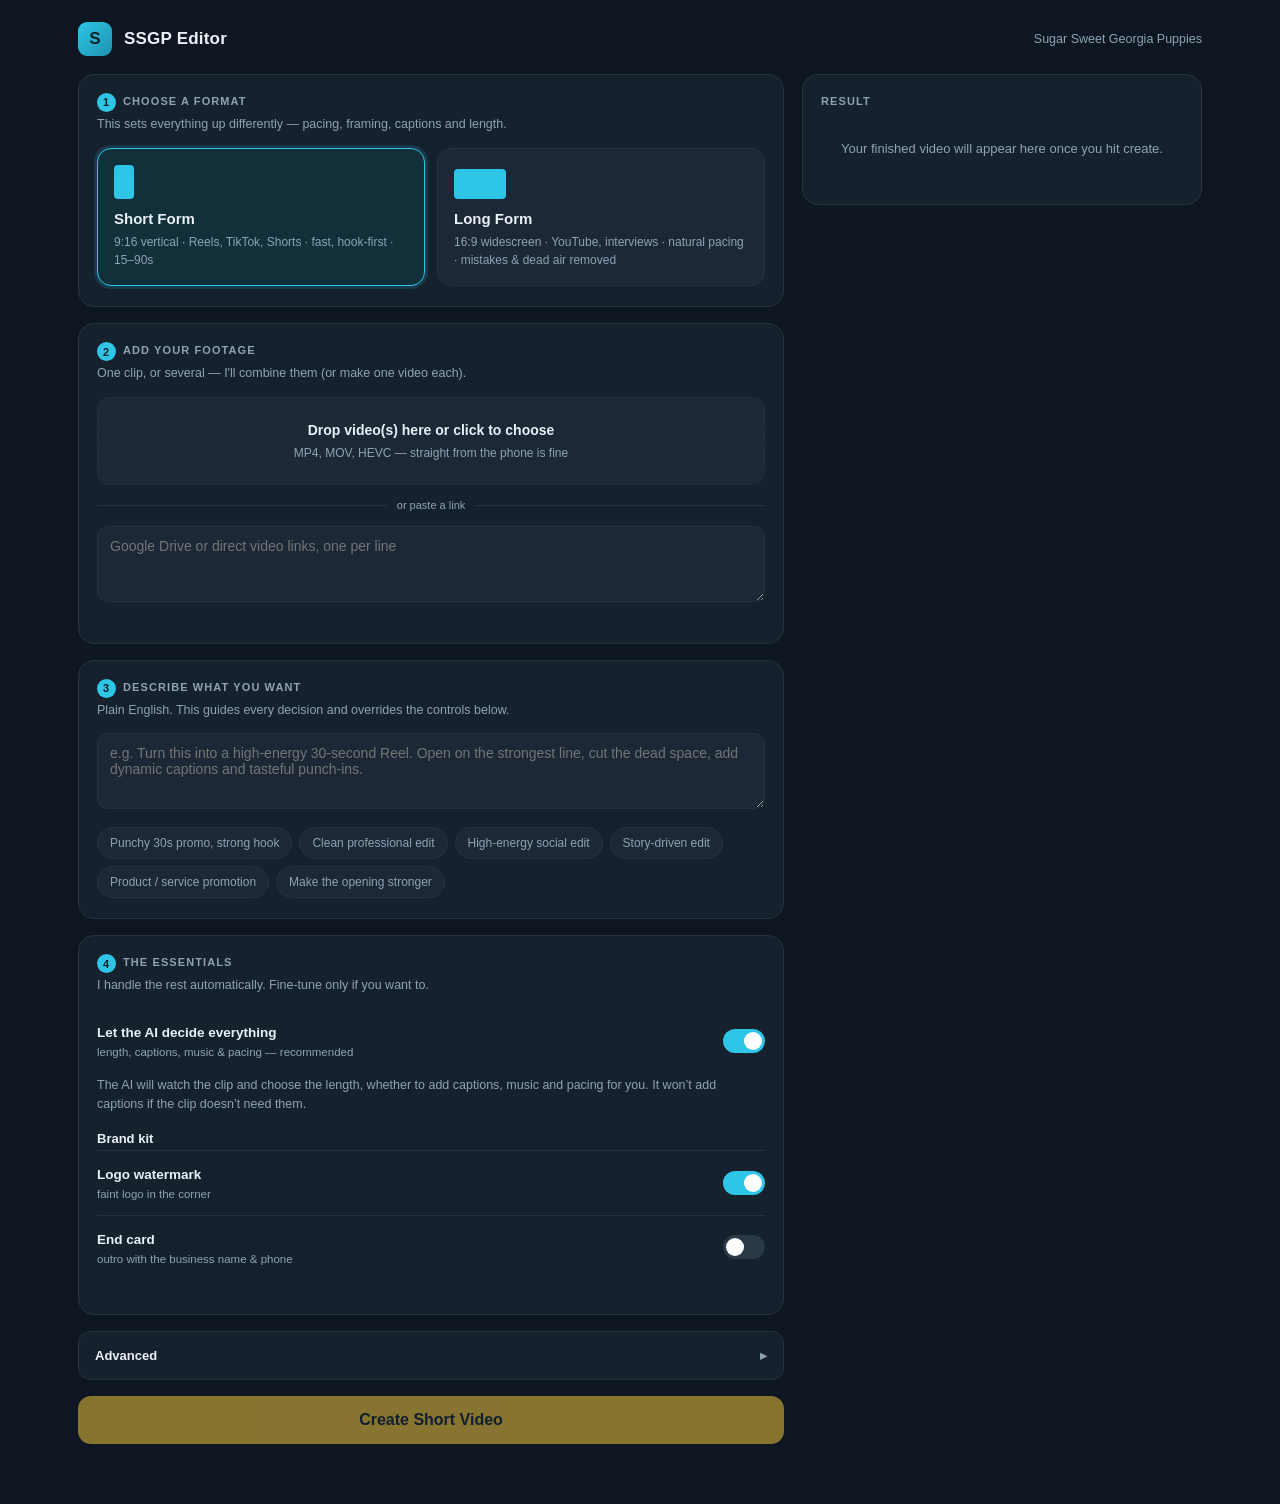
==== commit a099556c: "Add Auto mode: AI directs the whole edit (captions/music/length), workflow-ready The goal is "AI dec" ====
--- a/ssgp-editor/ssgp/static/index.html
+++ b/ssgp-editor/ssgp/static/index.html
@@ -136,6 +136,7 @@
     <h1>SSGP Editor</h1>
     <div class="sub">Sugar Sweet Georgia Puppies</div>
   </header>
+  <div id="aiBanner" style="display:none;border-radius:12px;padding:11px 14px;margin-bottom:16px;font-size:12.5px;border:1px solid var(--line)"></div>
 
   <div class="grid">
     <!-- ============ LEFT: workflow ============ -->
@@ -190,7 +191,13 @@
         <h2><span class="step">4</span>The essentials</h2>
         <p class="help">I handle the rest automatically. Fine-tune only if you want to.</p>
 
-        <div class="ctrl">
+        <div class="tgl" style="border-top:none">
+          <div class="txt"><b>Let the AI decide everything</b><span>length, captions, music &amp; pacing — recommended</span></div>
+          <label class="sw"><input type="checkbox" id="t_auto" checked><span class="sl"></span></label>
+        </div>
+        <div id="autoNote" class="stage" style="color:var(--muted);font-size:12.5px;margin:4px 0 6px">The AI will watch the clip and choose the length, whether to add captions, music and pacing for you. It won’t add captions if the clip doesn’t need them.</div>
+
+        <div class="ctrl manual">
           <div class="lab">Length <small id="lenHint">fit everything into this</small></div>
           <div class="seg" id="lenSeg"></div>
           <div id="lenCustomWrap" style="display:none;margin-top:9px">
@@ -211,7 +218,7 @@
           </div>
         </div>
 
-        <div class="ctrl">
+        <div class="ctrl manual">
           <div class="lab">Captions</div>
           <div class="seg" id="capSeg">
             <button data-cap="off">Off</button>
@@ -220,7 +227,7 @@
           </div>
         </div>
 
-        <div class="ctrl">
+        <div class="ctrl manual">
           <div class="lab">Music</div>
           <div class="seg" id="musSeg">
             <button data-mus="off">Off</button>
@@ -262,6 +269,10 @@
           <div class="tgl" style="margin-top:8px">
             <div class="txt"><b>Reduce background noise</b><span>cleaner, but can sound processed</span></div>
             <label class="sw"><input type="checkbox" id="t_denoise"><span class="sl"></span></label>
+          </div>
+          <div class="tgl">
+            <div class="txt"><b>Fix HDR color</b><span>only if the video looks washed-out or grey</span></div>
+            <label class="sw"><input type="checkbox" id="t_colorfix"><span class="sl"></span></label>
           </div>
         </div>
       </details>
@@ -392,6 +403,12 @@
   $('go').disabled=n===0;
 }
 
+/* auto master toggle — hide manual creative controls when the AI decides */
+function syncAuto(){const on=$('t_auto').checked;
+  document.querySelectorAll('.manual').forEach(el=>el.style.display=on?'none':'block');
+  $('autoNote').style.display=on?'block':'none';}
+$('t_auto').onchange=syncAuto;
+
 /* end-card fields */
 $('t_cta').onchange=()=>$('ctaFields').style.display=$('t_cta').checked?'block':'none';
 
@@ -406,11 +423,26 @@
   $('s_sil').value=c.cuts.silence_threshold_db;$('s_sil').dispatchEvent(new Event('input'));
   $('model').value=c.captions.model||'small';
   $('ctaBiz').value=c.cta.business||'';$('ctaPhone').value=c.cta.phone||'';
+  const b=$('aiBanner');
+  if(c.ai_editing_available){
+    b.style.display='block';b.style.borderColor='#3a4a1e';b.style.background='#20240f';
+    b.innerHTML='<b>Checking the AI editor…</b>';
+    fetch('/api/ai-check').then(r=>r.json()).then(k=>{
+      if(k.ok){b.style.borderColor='#1e5a3a';b.style.background='#0f2a1e';
+        b.innerHTML='<b style="color:var(--ok)">AI editing is ON and working</b> ('+esc(k.model||'')+'). It reads what’s said and edits to match your description.';}
+      else{b.style.borderColor='#5a1e1e';b.style.background='#2a1010';
+        b.innerHTML='<b style="color:var(--err)">AI key is set but the test call FAILED.</b> That’s why edits are bad — it’s silently falling back to basic trimming.<br>Error: <code style="color:var(--text)">'+esc(k.detail||k.reason||'unknown')+'</code>'+
+        (k.model?'<br>Model tried: <code style="color:var(--text)">'+esc(k.model)+'</code>. If that model name is wrong for your account, set a different one: <code style="color:var(--text)">export SSGP_MODEL=claude-3-5-sonnet-latest</code> then restart.':'');}
+    }).catch(()=>{});
+  }else{
+    b.style.display='block';b.style.borderColor='#5a4a1e';b.style.background='#2a2410';
+    b.innerHTML='<b style="color:var(--yellow)">AI editing is OFF.</b> Right now it only trims silences. To make it actually understand and edit your video, set your Anthropic API key before starting the app:<br><code style="color:var(--text)">export ANTHROPIC_API_KEY=sk-ant-…</code> then <code style="color:var(--text)">python3 run.py</code>';
+  }
 }catch(e){}}).catch(()=>{});
 
 /* ---------- build options ---------- */
 function collectOptions(){
-  const o={format:state.format};
+  const o={format:state.format,auto:$('t_auto').checked};
   // captions
   if(state.captions==='off') o.captions={enabled:false};
   else o.captions={enabled:true,mode:state.captions,model:$('model').value,time_offset:parseFloat($('s_captime').value)};
@@ -427,6 +459,7 @@
   o.cta=$('t_cta').checked;
   if($('t_cta').checked){o.cta_business=$('ctaBiz').value;o.cta_phone=$('ctaPhone').value;}
   o.silence_threshold_db=parseInt($('s_sil').value,10);
+  o.color_fix=$('t_colorfix').checked;
   return o;
 }
 
@@ -492,10 +525,19 @@
   const did=(a.decisions||[]).map(d=>'<li>'+esc(d)+'</li>').join('');
   const wide=(a.width||1080)>(a.height||1920);
   $('resultCard').classList.toggle('wide',wide);
+  // diagnostics — make silent failures visible
+  let diag='';
+  const sc=a.smart_cut;
+  if(a.ai_editing===false) diag+='<div class="stage" style="margin-top:8px;color:var(--yellow)">AI editing was OFF for this render — it only trimmed silences. Set your API key (see the banner up top) for a real edit.</div>';
+  else if(sc&&sc.status==='error') diag+='<div class="stage err" style="margin-top:8px">AI editor couldn’t run: '+esc(sc.detail||'error')+'. It fell back to basic trimming. (Often a wrong model name or an API key without access.)</div>';
+  else if(sc&&sc.status==='ok'&&(!sc.removed||!sc.removed.length)) diag+='<div class="stage" style="margin-top:8px">AI editor ran but decided nothing needed cutting.</div>';
+  if(a.captions_error) diag+='<div class="stage err" style="margin-top:6px">Captions couldn’t be generated: '+esc(a.captions_error)+'</div>';
+  const tr=a.transcript?'<details style="margin-top:8px"><summary style="cursor:pointer;color:var(--muted);font-size:12px">What it heard (transcript)</summary><div class="stage" style="margin-top:6px">'+esc(a.transcript)+'</div></details>':'';
   setResult(
     '<div class="stage ok">Done ✓ '+(a.output_duration?a.output_duration+'s':'')+'</div>'+
     '<video src="'+j.url+'" controls autoplay muted playsinline></video>'+
     (did?'<div class="did"><h3>What I did</h3><ul>'+did+'</ul></div>':'')+
+    diag+tr+
     '<div class="actions">'+
       '<a class="btn pri" href="'+j.url+'" download>Download</a>'+
       '<button class="btn" id="regen">Regenerate</button>'+
@@ -524,7 +566,7 @@
 }
 
 /* init */
-setFormat('short');renderClips();
+setFormat('short');renderClips();syncAuto();
 </script>
 </body>
 </html>
